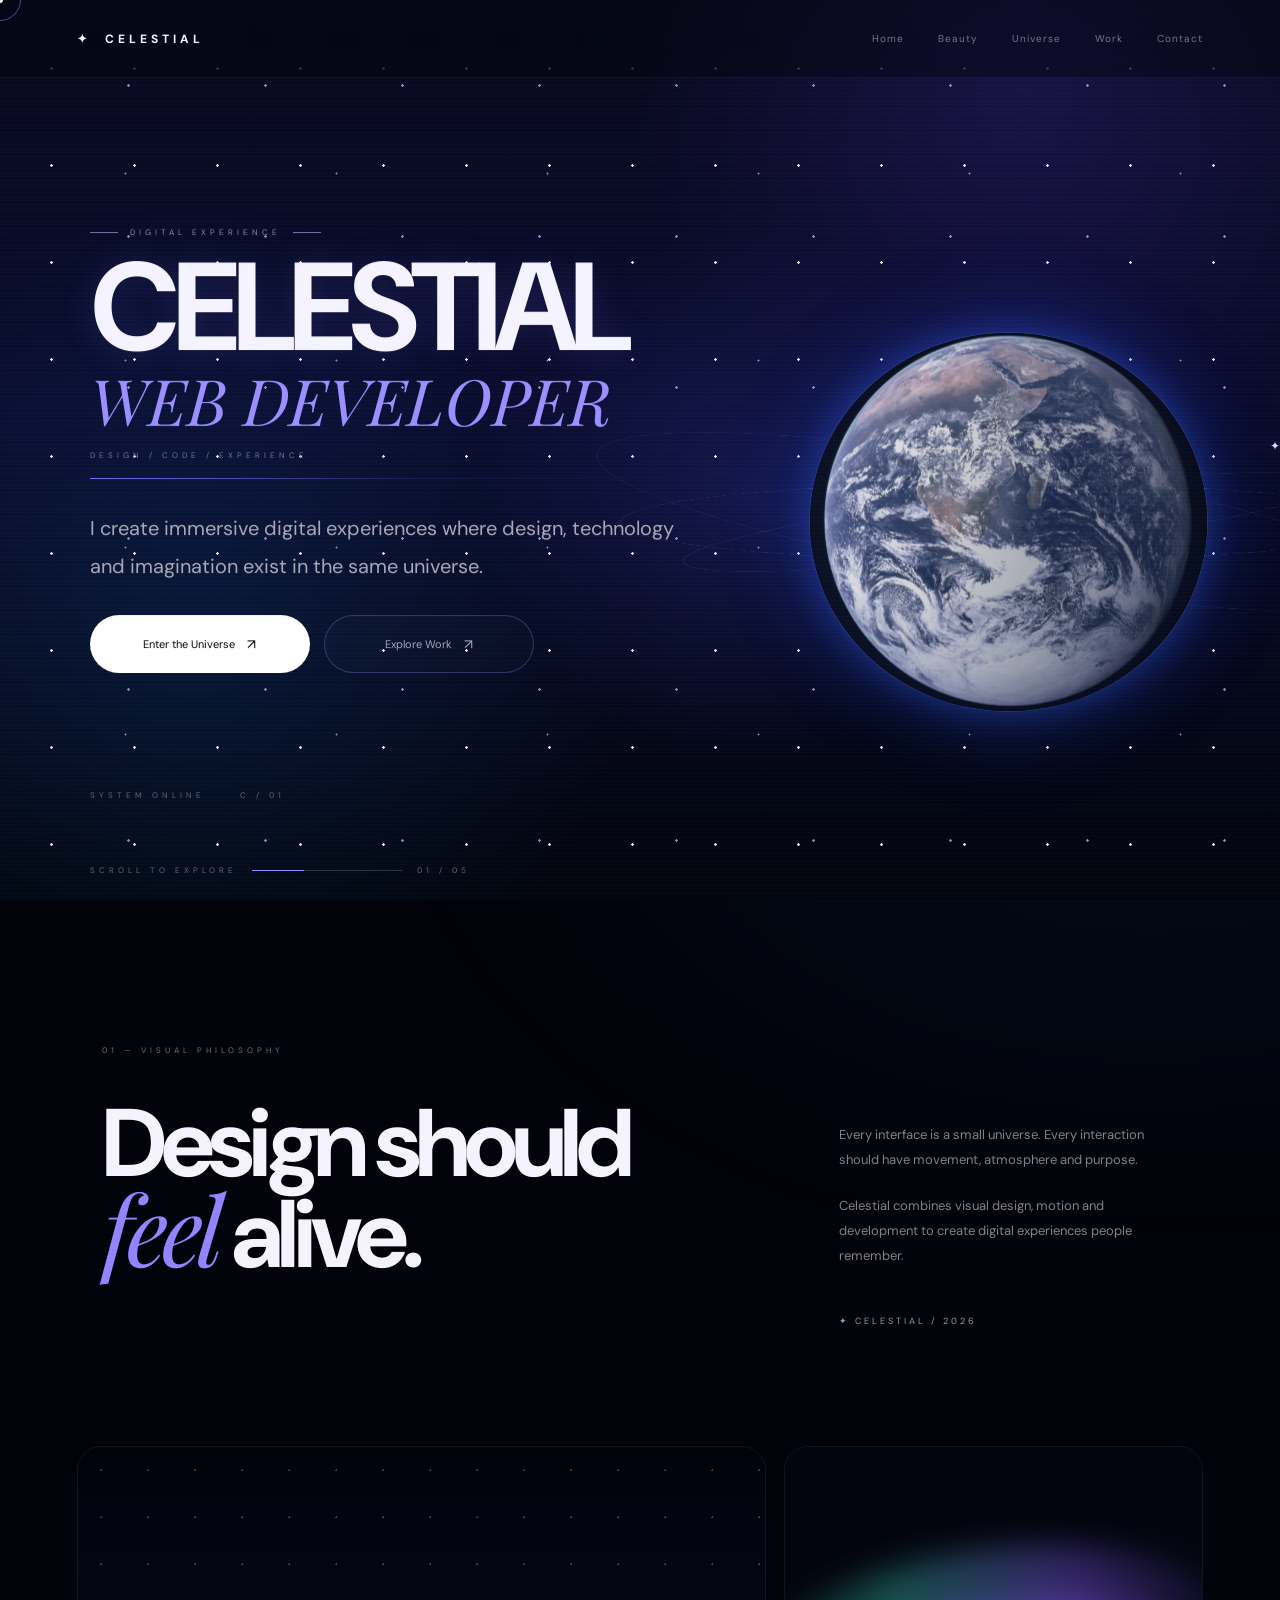
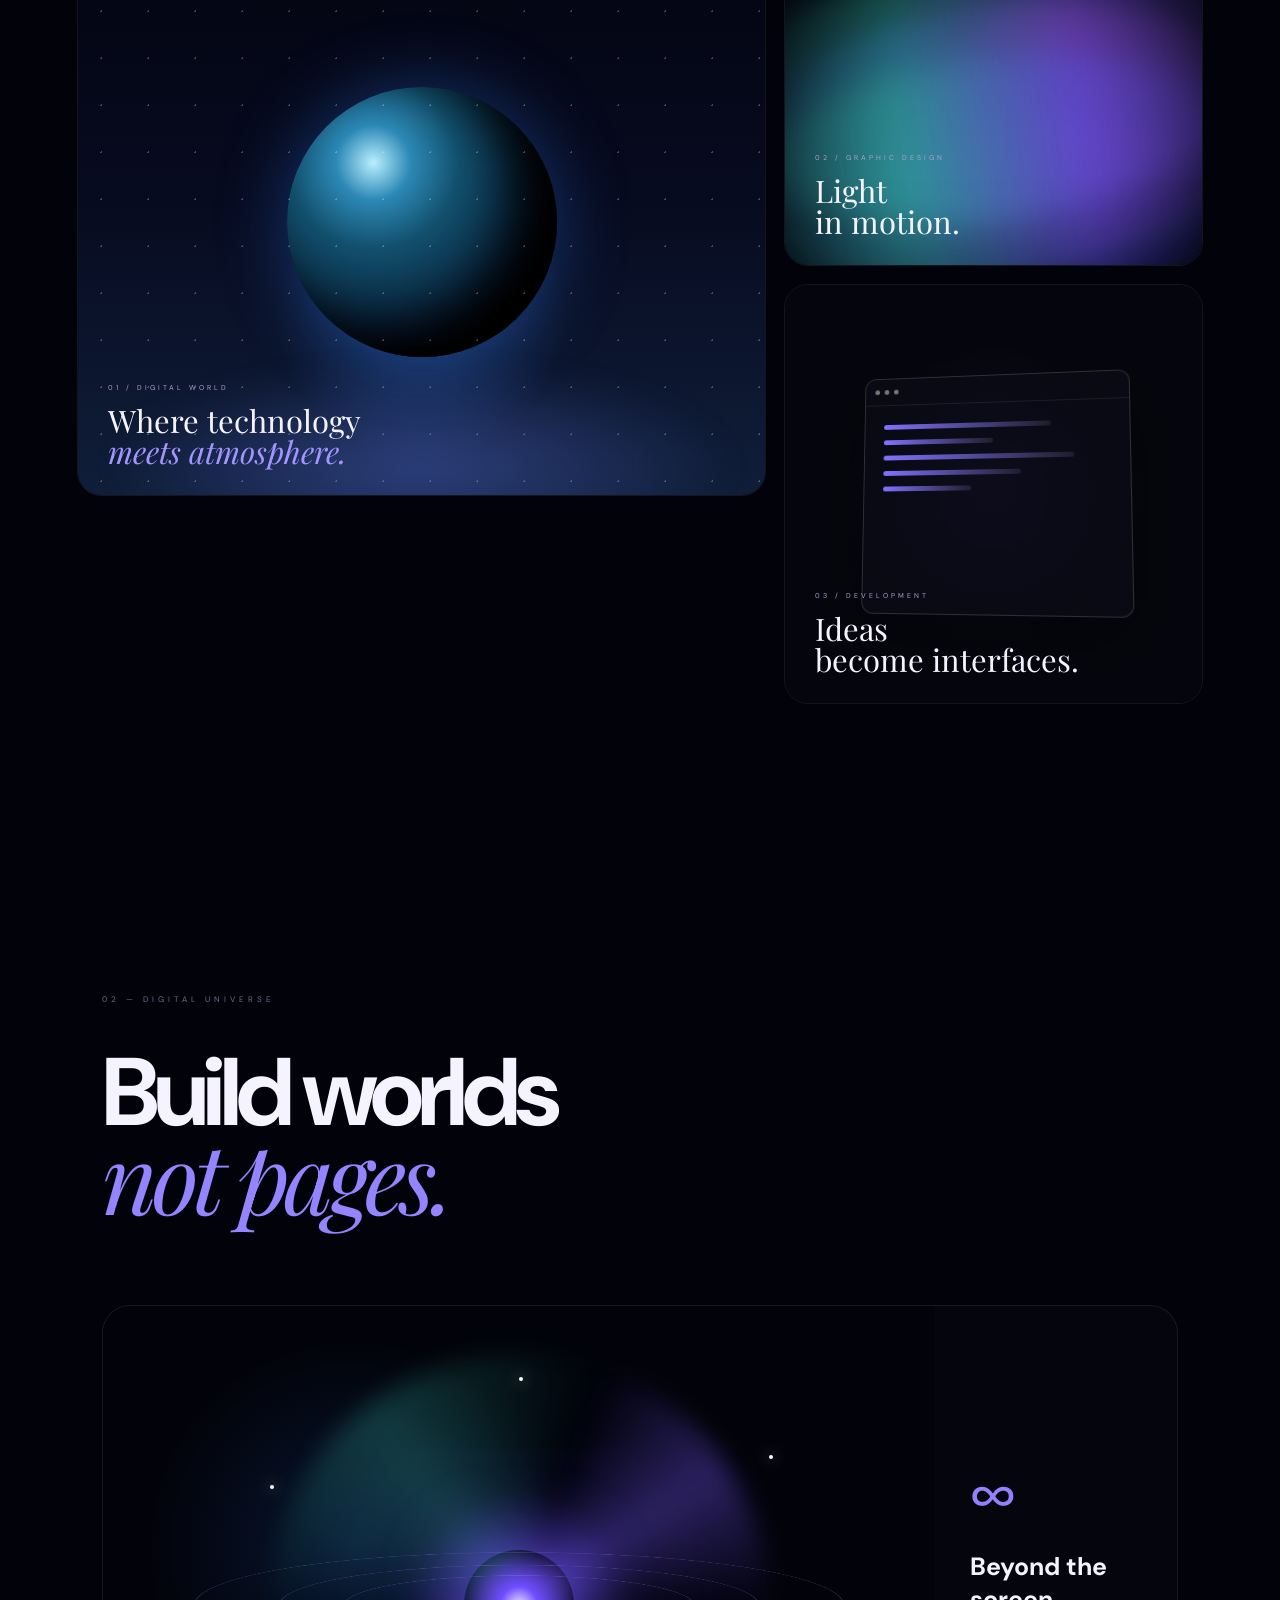
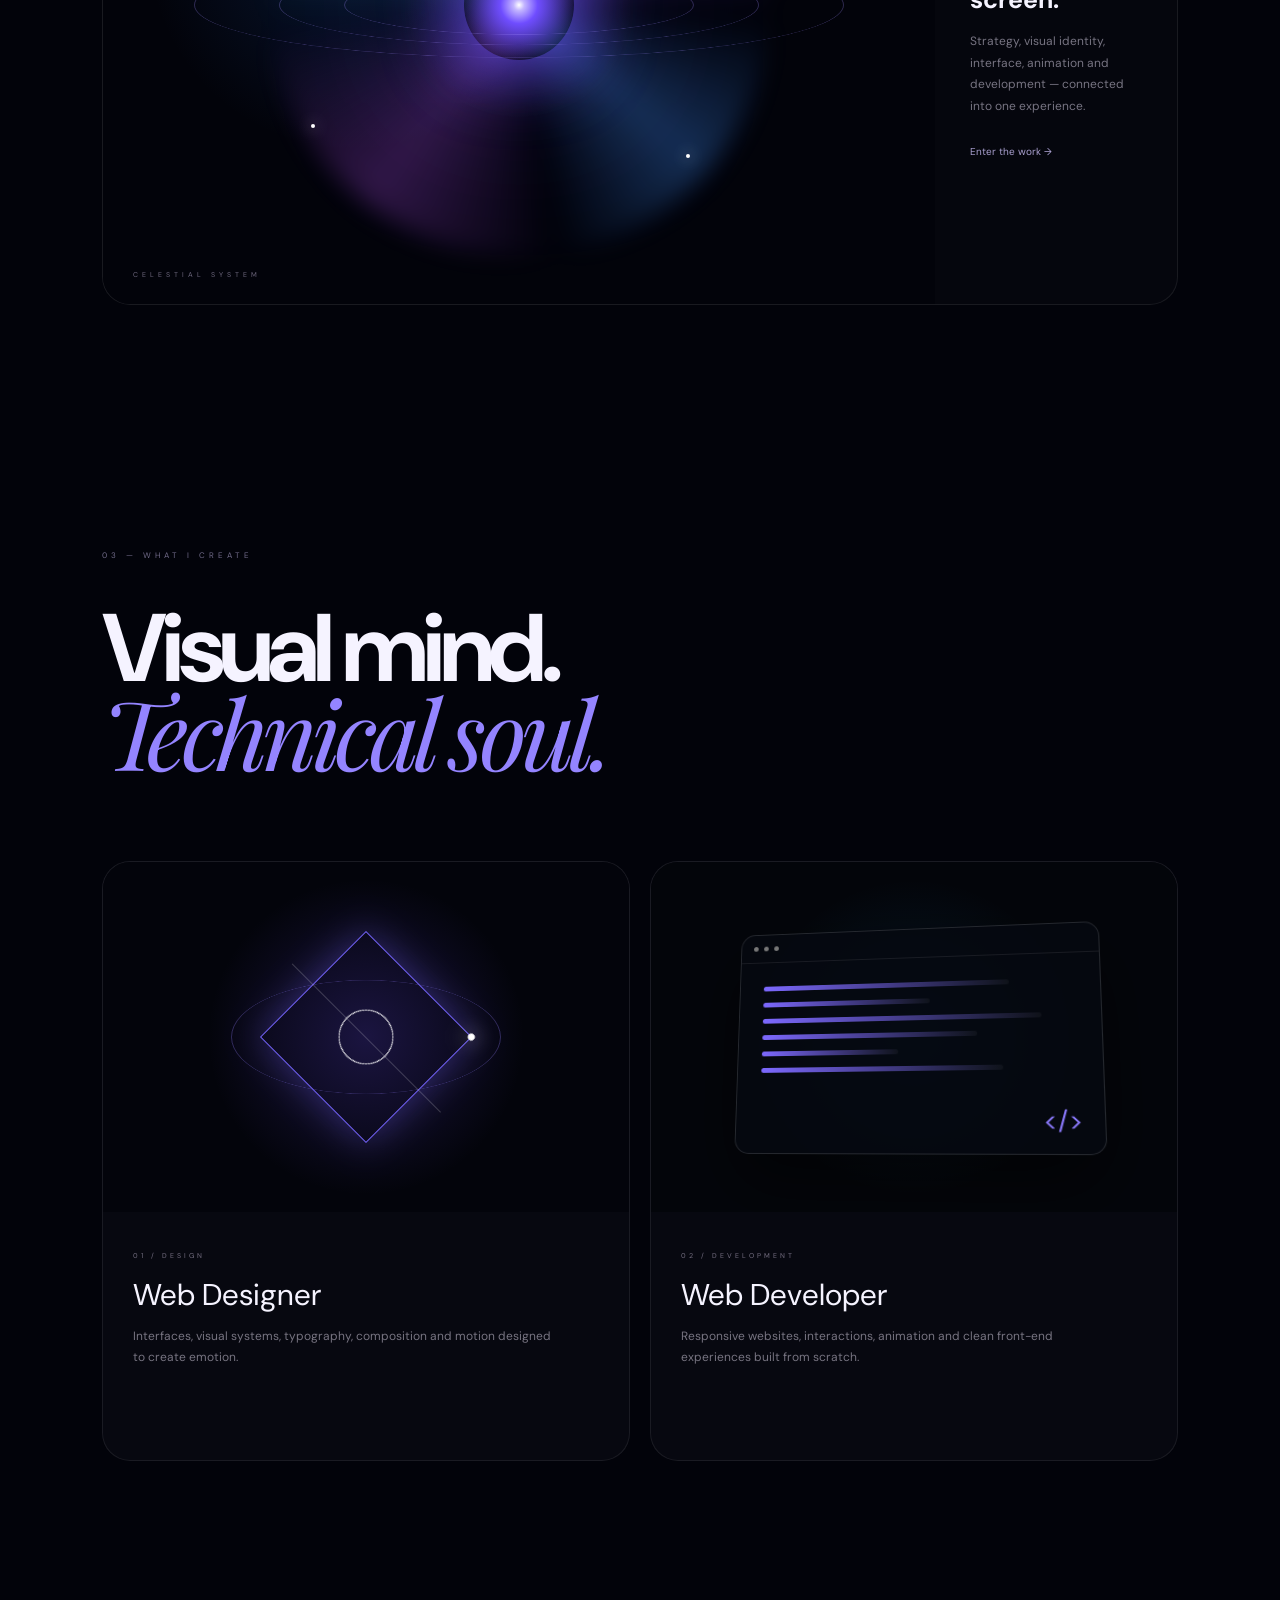
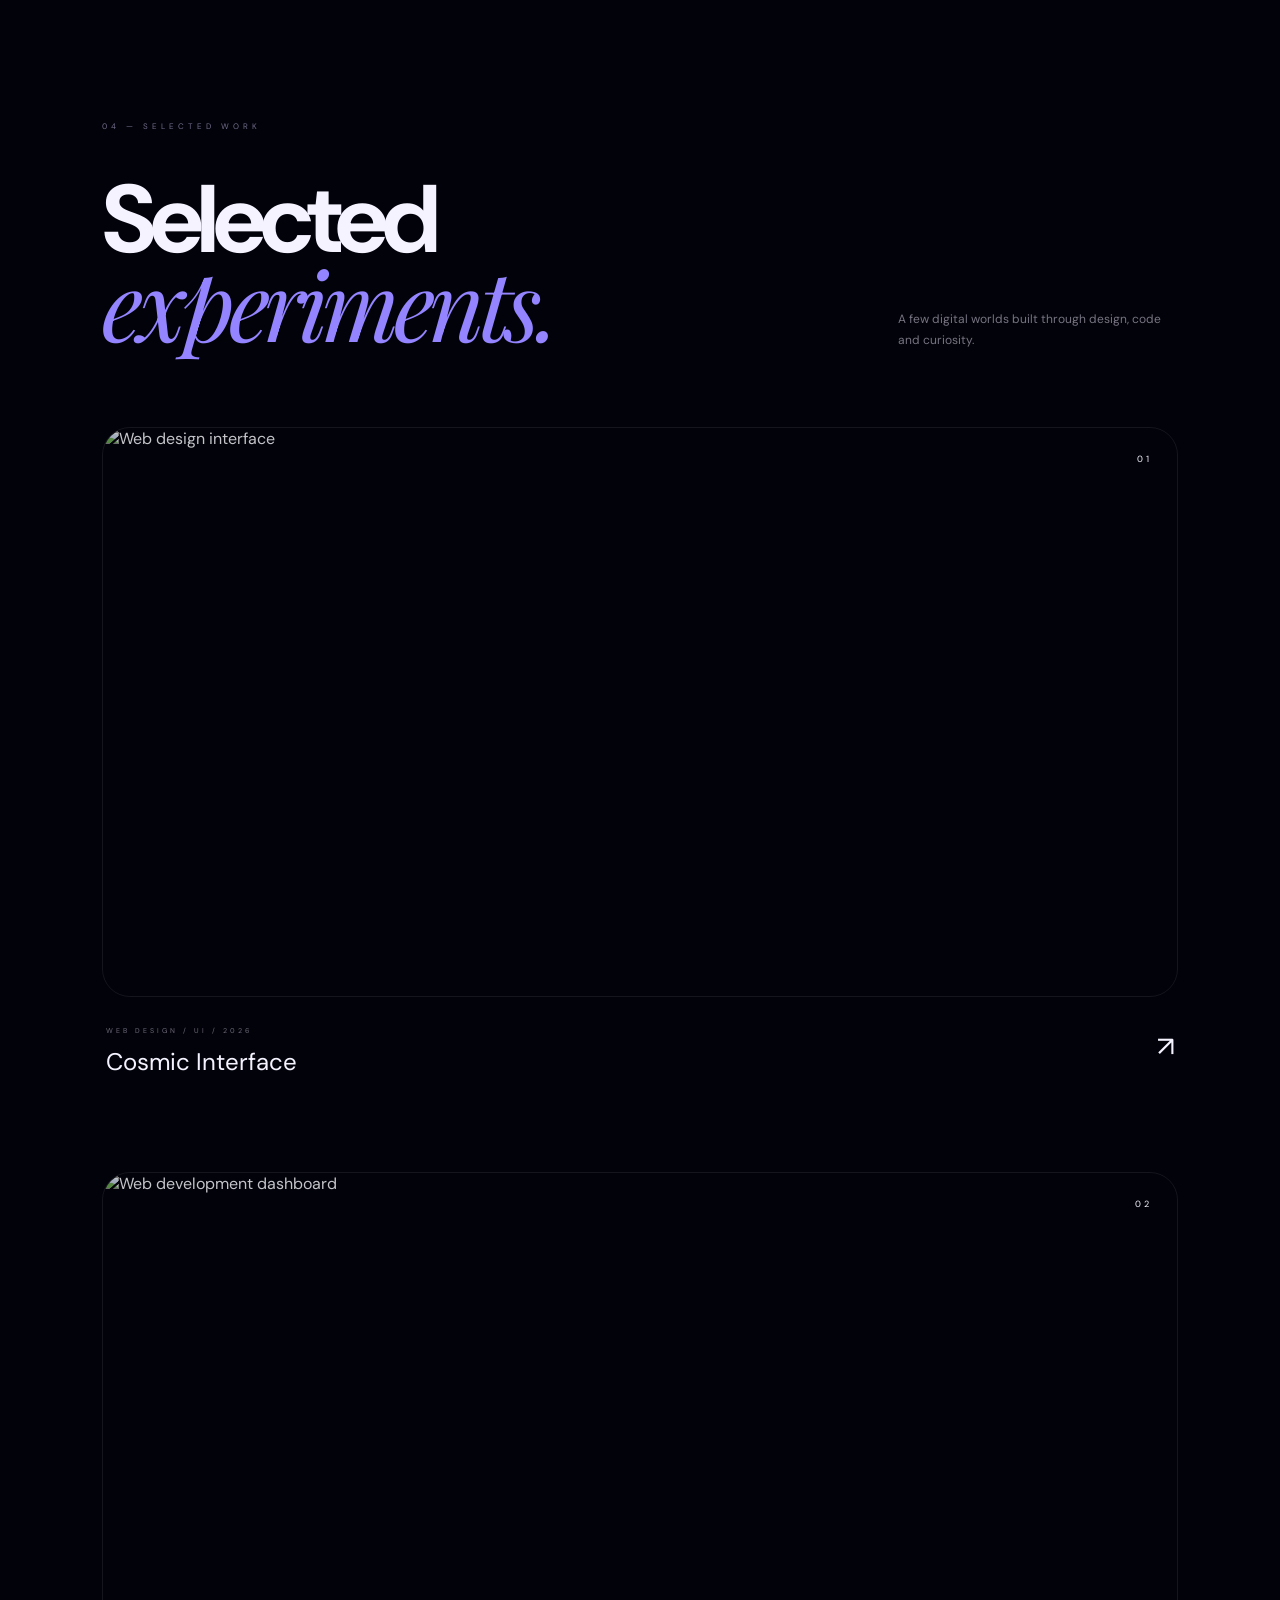
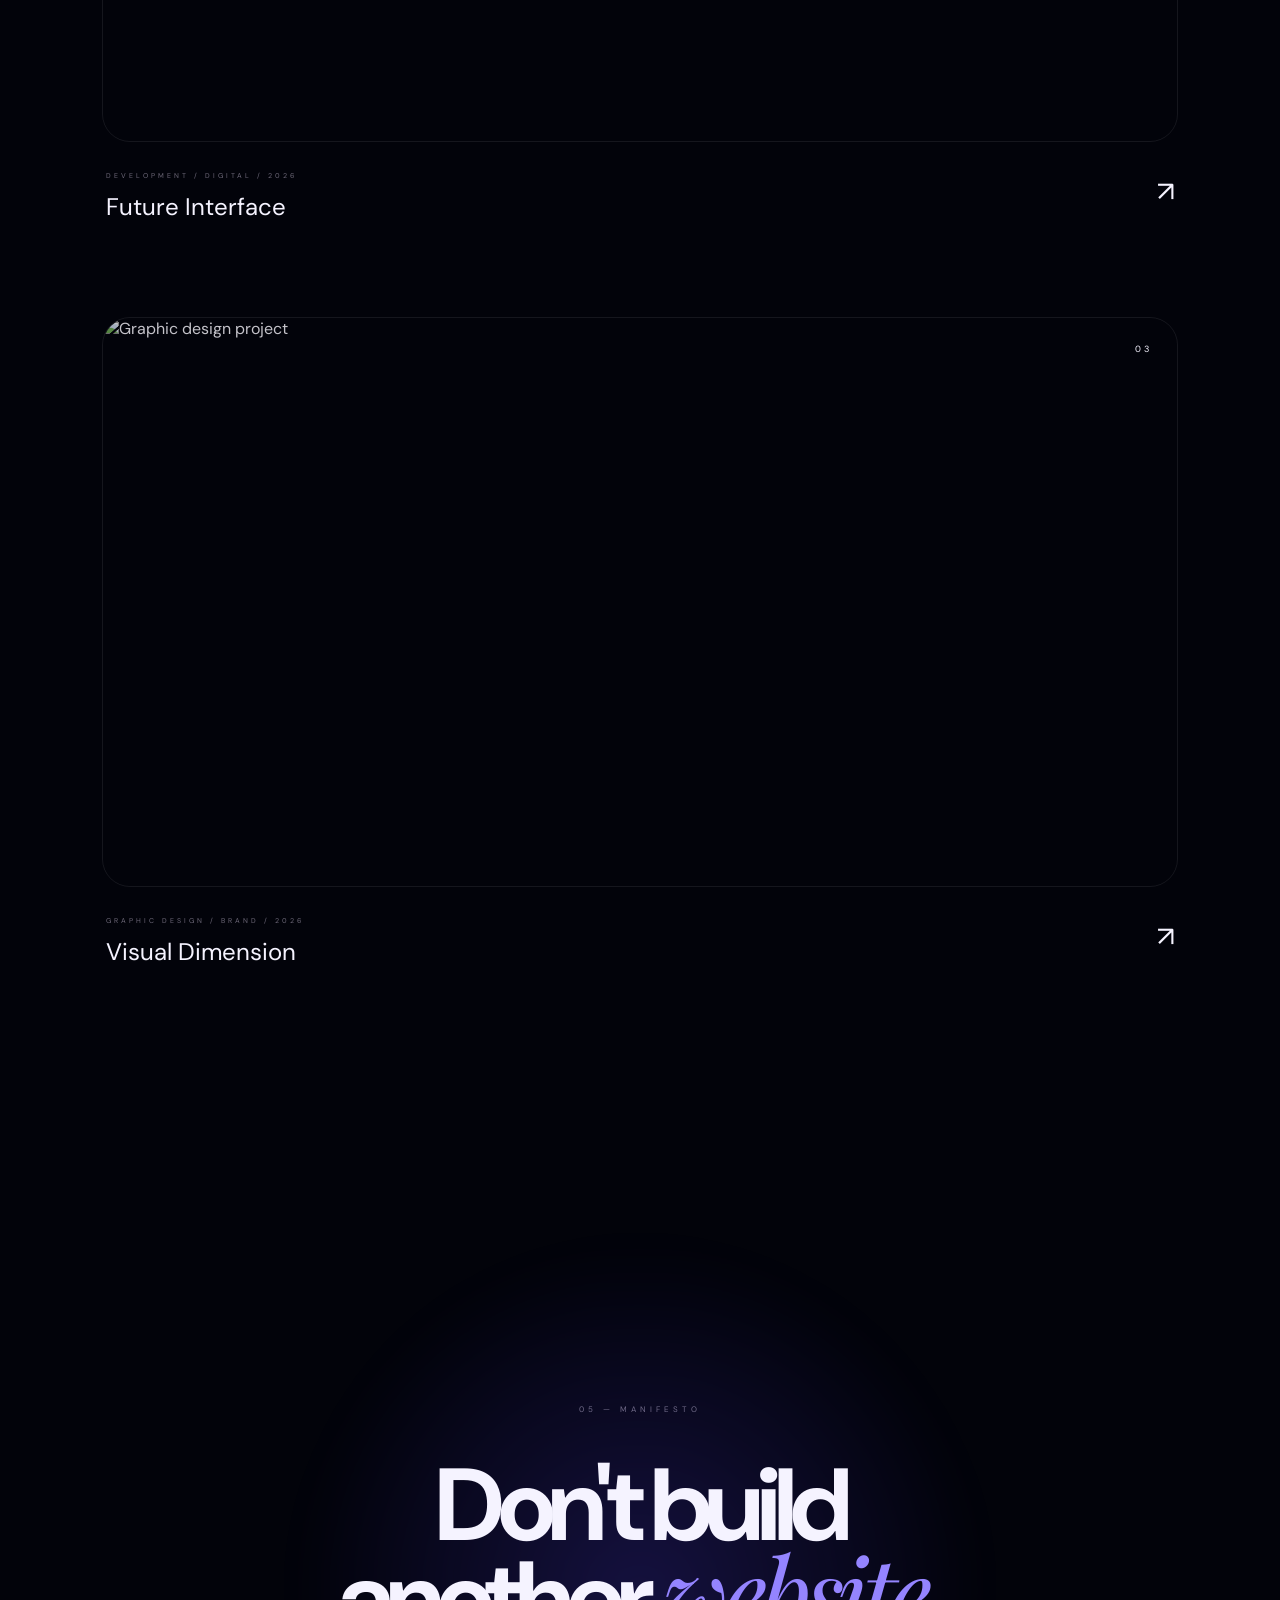
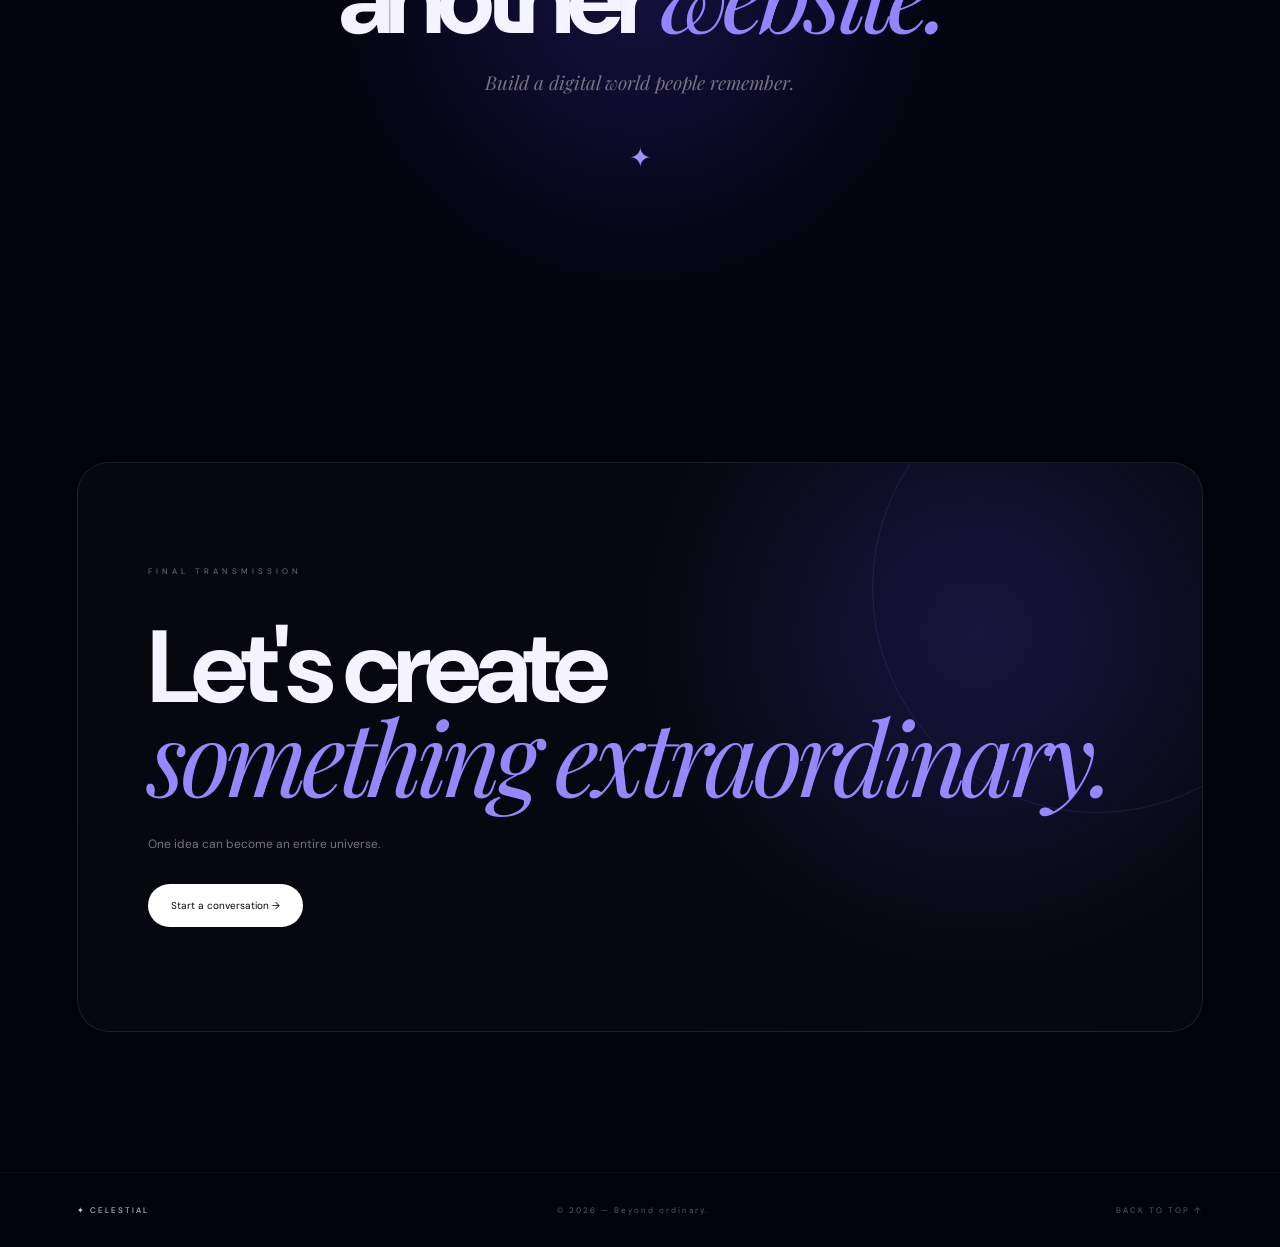
==== index.html @ ce3269a5 "Publish Celestial website" ====
<!DOCTYPE html>
<html lang="en">
<head>
<meta charset="UTF-8">
<meta name="viewport" content="width=device-width, initial-scale=1.0">
<meta name="theme-color" content="#02030a">
<title>CELESTIAL — Web Designer × Web Developer</title>
<link rel="stylesheet" href="style.css">
</head>

<body>

<div id="loader">
  <div class="loader-orbit">
    <span></span>
  </div>
  <div class="loader-star">✦</div>
  <div class="loader-name">CELESTIAL</div>
  <div class="loader-sub">ENTERING DIGITAL SPACE</div>
  <div class="loader-progress"><i></i></div>
</div>

<div id="stars"></div>
<div id="aurora"></div>

<div class="cursor"></div>
<div class="cursor-ring"></div>

<nav class="nav">
  <a href="#home" class="brand">
    <b>✦</b> CELESTIAL
  </a>

  <div class="nav-links">
    <a href="#home">Home</a>
    <a href="#beauty">Beauty</a>
    <a href="#universe">Universe</a>
    <a href="#projects">Work</a>
    <a href="#contact">Contact</a>
  </div>

  <button id="menu">☰</button>
</nav>


<main>

<!-- ================= HERO ================= -->

<section class="hero" id="home">

  <div class="hero-space"></div>
  <div class="hero-grid"></div>
  <div class="hero-stars"></div>

  <div class="hero-top">

    <div class="hero-kicker">
      <span class="kicker-line"></span>
      DIGITAL EXPERIENCE
      <span class="kicker-line"></span>
    </div>

    <h1 class="hero-title">
      <span class="hero-celestial">CELESTIAL</span>
      <span class="hero-role">WEB DEVELOPER</span>
    </h1>

    <div class="hero-meta">
      DESIGN / CODE / EXPERIENCE
    </div>

    <div class="hero-divider"></div>

    <p class="hero-description">
      I create immersive digital experiences where
      design, technology and imagination exist in the
      same universe.
    </p>

    <div class="hero-actions">

      <a href="#beauty" class="hero-btn hero-primary">
        <span>Enter the Universe</span>
        <b>↗</b>
      </a>

      <a href="#projects" class="hero-btn hero-secondary">
        <span>Explore Work</span>
        <b>↗</b>
      </a>

    </div>

  </div>

  <div class="earth-system">

    <div class="earth-aura"></div>

    <div class="earth-orbit orbit-one"></div>
    <div class="earth-orbit orbit-two"></div>
    <div class="earth-orbit orbit-three"></div>

    <div class="earth">

      <div class="earth-glow"></div>

      <img
        src="images/earth.jpg"
        alt="Earth"
        class="earth-image"
      >

      <div class="earth-shade"></div>

    </div>

    <div class="earth-satellite">
      ✦
    </div>

  </div>

  <div class="hero-origin">
    <span>SYSTEM ONLINE</span>
    <span>C / 01</span>
  </div>

  <div class="hero-bottom">

    <span>SCROLL TO EXPLORE</span>

    <div class="hero-scroll-line">
      <i></i>
    </div>

    <span>01 / 05</span>

  </div>

</section>



<!-- ================= INTRO ================= -->

<section class="intro" id="beauty">

  <div class="section-label">01 — VISUAL PHILOSOPHY</div>

  <div class="intro-grid">

    <div class="reveal">
      <h2>
        Design should<br>
        <em>feel</em> alive.
      </h2>
    </div>

    <div class="intro-copy reveal">
      <p>
        Every interface is a small universe.
        Every interaction should have movement,
        atmosphere and purpose.
      </p>

      <p>
        Celestial combines visual design,
        motion and development to create
        digital experiences people remember.
      </p>

      <div class="signature">✦ CELESTIAL / 2026</div>
    </div>

  </div>

</section>


<!-- ================= VISUAL FIELD ================= -->

<section class="visual-field">

  <div class="visual-card visual-main reveal">
    <div class="visual-image earth-scene">
      <div class="planet-mini"></div>
      <div class="stars-mini"></div>
      <div class="horizon"></div>
    </div>

    <div class="visual-caption">
      <small>01 / DIGITAL WORLD</small>
      <h3>Where technology<br><em>meets atmosphere.</em></h3>
    </div>
  </div>

  <div class="visual-card reveal">
    <div class="visual-image aurora-scene">
      <div class="aurora-wave one"></div>
      <div class="aurora-wave two"></div>
      <div class="aurora-wave three"></div>
    </div>

    <div class="visual-caption">
      <small>02 / GRAPHIC DESIGN</small>
      <h3>Light<br>in motion.</h3>
    </div>
  </div>

  <div class="visual-card reveal">
    <div class="visual-image interface-scene">
      <div class="fake-window">
        <div class="window-top">
          <i></i><i></i><i></i>
        </div>
        <div class="fake-code">
          <span></span>
          <span></span>
          <span></span>
          <span></span>
          <span></span>
        </div>
      </div>
    </div>

    <div class="visual-caption">
      <small>03 / DEVELOPMENT</small>
      <h3>Ideas<br>become interfaces.</h3>
    </div>
  </div>

</section>


<!-- ================= UNIVERSE ================= -->

<section class="universe" id="universe">

  <div class="section-label">02 — DIGITAL UNIVERSE</div>

  <div class="universe-heading reveal">
    <h2>
      Build worlds<br>
      <span>not pages.</span>
    </h2>
  </div>

  <div class="cosmic-stage reveal">

    <div class="cosmic-visual">

      <div class="galaxy"></div>
      <div class="galaxy-core"></div>

      <div class="galaxy-orbit orbit-a"></div>
      <div class="galaxy-orbit orbit-b"></div>
      <div class="galaxy-orbit orbit-c"></div>

      <div class="cosmic-particle p1"></div>
      <div class="cosmic-particle p2"></div>
      <div class="cosmic-particle p3"></div>
      <div class="cosmic-particle p4"></div>
      <div class="cosmic-particle p5"></div>

      <div class="cosmic-tag">CELESTIAL SYSTEM</div>

    </div>

    <div class="cosmic-info">

      <div class="infinity">∞</div>

      <h3>Beyond the screen.</h3>

      <p>
        Strategy, visual identity, interface,
        animation and development — connected
        into one experience.
      </p>

      <a href="#projects">Enter the work →</a>

    </div>

  </div>

</section>


<!-- ================= DESIGN × DEVELOPMENT ================= -->

<section class="skills">

  <div class="section-label">03 — WHAT I CREATE</div>

  <div class="skills-title reveal">
    <h2>
      Visual mind.<br>
      <span>Technical soul.</span>
    </h2>
  </div>

  <div class="skill-grid">

    <article class="skill-card designer reveal">

      <div class="skill-art">

        <div class="design-orbit"></div>

        <div class="design-frame">
          <div class="design-circle"></div>
          <div class="design-line"></div>
          <div class="design-dot"></div>
        </div>

      </div>

      <div class="skill-content">
        <small>01 / DESIGN</small>
        <h3>Web Designer</h3>
        <p>
          Interfaces, visual systems,
          typography, composition and
          motion designed to create emotion.
        </p>
      </div>

    </article>


    <article class="skill-card developer reveal">

      <div class="skill-art">

        <div class="code-screen">

          <div class="code-top">
            <i></i><i></i><i></i>
          </div>

          <div class="code-lines">
            <span></span>
            <span></span>
            <span></span>
            <span></span>
            <span></span>
            <span></span>
          </div>

          <div class="code-symbol">&lt;/&gt;</div>

        </div>

      </div>

      <div class="skill-content">
        <small>02 / DEVELOPMENT</small>
        <h3>Web Developer</h3>
        <p>
          Responsive websites, interactions,
          animation and clean front-end
          experiences built from scratch.
        </p>
      </div>

    </article>

  </div>

</section>


<!-- ================= WORK ================= -->

<section class="projects" id="projects">

  <div class="section-label">04 — SELECTED WORK</div>

  <div class="projects-head reveal">

    <h2>
      Selected<br>
      <span>experiments.</span>
    </h2>

    <p>
      A few digital worlds built through
      design, code and curiosity.
    </p>

  </div>


  <div class="project-list">

    <article class="project reveal">

      <div class="project-image">
        <img
          src="https://images.unsplash.com/photo-1558655146-9f40138edfeb?auto=format&fit=crop&w=1800&q=90"
          alt="Web design interface"
        >
        <div class="project-shine"></div>
        <div class="project-number">01</div>
      </div>

      <div class="project-details">
        <div>
          <small>WEB DESIGN / UI / 2026</small>
          <h3>Cosmic Interface</h3>
        </div>
        <span>↗</span>
      </div>

    </article>


    <article class="project reveal">

      <div class="project-image">
        <img
          src="https://images.unsplash.com/photo-1460925895917-afdab827c52f?auto=format&fit=crop&w=1800&q=90"
          alt="Web development dashboard"
        >
        <div class="project-shine"></div>
        <div class="project-number">02</div>
      </div>

      <div class="project-details">
        <div>
          <small>DEVELOPMENT / DIGITAL / 2026</small>
          <h3>Future Interface</h3>
        </div>
        <span>↗</span>
      </div>

    </article>


    <article class="project reveal">

      <div class="project-image">
        <img
          src="https://images.unsplash.com/photo-1558655146-d09347e92766?auto=format&fit=crop&w=1800&q=90"
          alt="Graphic design project"
        >
        <div class="project-shine"></div>
        <div class="project-number">03</div>
      </div>

      <div class="project-details">
        <div>
          <small>GRAPHIC DESIGN / BRAND / 2026</small>
          <h3>Visual Dimension</h3>
        </div>
        <span>↗</span>
      </div>

    </article>

  </div>

</section>


<!-- ================= MANIFESTO ================= -->

<section class="manifesto">

  <div class="manifesto-stars"></div>

  <div class="manifesto-content reveal">

    <div class="section-label">05 — MANIFESTO</div>

    <h2>
      Don't build<br>
      another <em>website.</em>
    </h2>

    <p>
      Build a digital world people remember.
    </p>

    <div class="manifesto-star">✦</div>

  </div>

</section>


<!-- ================= CONTACT ================= -->

<section class="contact" id="contact">

  <div class="contact-card reveal">

    <div class="contact-orbit"></div>

    <div class="section-label">FINAL TRANSMISSION</div>

    <h2>
      Let's create<br>
      <span>something extraordinary.</span>
    </h2>

    <p>
      One idea can become an entire universe.
    </p>

    <a
      href="mailto:harshitweb88@gmail.com"
      class="contact-btn"
    >
      Start a conversation →
    </a>

  </div>

</section>

</main>


<footer>

  <div class="footer-brand">✦ CELESTIAL</div>

  <div>
    © <span id="year"></span>
    — Beyond ordinary.
  </div>

  <a href="#home">BACK TO TOP ↑</a>

</footer>


<script src="script.js"></script>

</body>
</html>
---- style.css ----
@import url('https://fonts.googleapis.com/css2?family=DM+Sans:wght@300;400;500;600;700&family=Playfair+Display:ital,wght@0,400;0,500;1,400&display=swap');

*{
margin:0;
padding:0;
box-sizing:border-box;
}

html{
scroll-behavior:smooth;
}

body{
background:#02030a;
color:#f5f3ff;
font-family:'DM Sans',sans-serif;
overflow-x:hidden;
}

body:before{
content:"";
position:fixed;
inset:0;
pointer-events:none;
z-index:100;
opacity:.035;
background:repeating-linear-gradient(
0deg,
transparent 0px,
transparent 3px,
#fff 4px
);
}

a{
color:inherit;
text-decoration:none;
}

img{
display:block;
width:100%;
height:100%;
object-fit:cover;
}

button{
font-family:inherit;
}

/* LOADER */

#loader{
position:fixed;
inset:0;
background:#02030a;
z-index:9999;
display:flex;
align-items:center;
justify-content:center;
flex-direction:column;
transition:1.2s cubic-bezier(.7,0,.2,1);
}

#loader.hide{
opacity:0;
visibility:hidden;
transform:scale(1.08);
}

.loader-orbit{
position:absolute;
width:260px;
height:260px;
border:1px solid rgba(145,120,255,.18);
border-radius:50%;
animation:loaderOrbit 4s linear infinite;
}

.loader-orbit:before,
.loader-orbit:after{
content:"";
position:absolute;
border-radius:50%;
background:white;
box-shadow:0 0 25px white;
}

.loader-orbit:before{
width:5px;
height:5px;
top:25px;
left:45px;
}

.loader-orbit:after{
width:3px;
height:3px;
bottom:45px;
right:20px;
}

.loader-star{
font-size:42px;
position:relative;
z-index:2;
animation:starPulse 1.5s infinite;
}

.loader-name{
margin-top:20px;
font-size:13px;
font-weight:700;
letter-spacing:10px;
position:relative;
z-index:2;
}

.loader-sub{
margin-top:14px;
font-size:7px;
letter-spacing:4px;
color:#716d82;
}

.loader-progress{
margin-top:30px;
width:180px;
height:1px;
background:#171824;
overflow:hidden;
}

.loader-progress i{
display:block;
height:100%;
width:0;
background:white;
animation:loading 2.1s ease forwards;
}

@keyframes loading{
to{width:100%}
}

@keyframes loaderOrbit{
to{transform:rotate(360deg)}
}

@keyframes starPulse{
50%{
transform:scale(1.5) rotate(180deg);
filter:drop-shadow(0 0 25px #8d7bff);
}
}

/* STARS */

#stars{
position:fixed;
inset:0;
z-index:-10;
pointer-events:none;
}

.star{
position:absolute;
width:2px;
height:2px;
background:white;
border-radius:50%;
animation:twinkle 4s infinite ease-in-out;
}

@keyframes twinkle{
0%,100%{opacity:.08}
50%{opacity:.9}
}

/* AURORA BACKGROUND */

#aurora{
position:fixed;
inset:-30%;
z-index:-9;
pointer-events:none;
background:
radial-gradient(
ellipse at 30% 20%,
rgba(73,45,180,.15),
transparent 35%
),
radial-gradient(
ellipse at 75% 70%,
rgba(20,100,170,.10),
transparent 35%
);
filter:blur(50px);
animation:auroraMove 16s ease-in-out infinite alternate;
}

@keyframes auroraMove{
to{
transform:translate(5%, -4%) scale(1.1);
}
}

/* CURSOR */

.cursor{
position:fixed;
width:6px;
height:6px;
background:white;
border-radius:50%;
pointer-events:none;
z-index:300;
transform:translate(-50%,-50%);
}

.cursor-ring{
position:fixed;
width:42px;
height:42px;
border:1px solid rgba(157,135,255,.5);
border-radius:50%;
pointer-events:none;
z-index:299;
transform:translate(-50%,-50%);
transition:
width .3s,
height .3s,
border-color .3s;
}

/* NAV */

.nav{
position:fixed;
top:0;
left:0;
width:100%;
height:78px;
padding:0 6%;
display:flex;
align-items:center;
justify-content:space-between;
z-index:200;
background:rgba(2,3,10,.38);
backdrop-filter:blur(20px);
border-bottom:1px solid rgba(255,255,255,.055);
}

.brand{
font-size:12px;
font-weight:700;
letter-spacing:4px;
}

.brand b{
margin-right:7px;
}

.nav-links{
display:flex;
gap:34px;
}

.nav-links a{
font-size:10px;
letter-spacing:1px;
color:#777481;
transition:.3s;
}

.nav-links a:hover{
color:white;
}

#menu{
display:none;
background:none;
border:0;
color:white;
font-size:24px;
}

/* HERO */

.hero{
height:100vh;
min-height:760px;
position:relative;
overflow:hidden;
display:flex;
align-items:center;
padding:90px 7% 70px;
}

.hero-noise{
position:absolute;
inset:0;
background:
radial-gradient(
circle at 50% 45%,
rgba(82,63,200,.08),
transparent 45%
);
}

.hero-light{
position:absolute;
width:700px;
height:700px;
right:-240px;
top:10%;
border-radius:50%;
background:radial-gradient(
circle,
rgba(91,68,255,.20),
transparent 68%
);
filter:blur(25px);
}

.hero-content{
position:relative;
z-index:10;
max-width:900px;
}

.cosmic-entry{
display:flex;
align-items:center;
gap:12px;
font-size:7px;
letter-spacing:4px;
color:#79758b;
margin-bottom:20px;
animation:entryDown 1s .4s both;
}

.entry-line{
width:28px;
height:1px;
background:#5e5a6d;
}

.celestial-reveal{
position:relative;
display:inline-block;
animation:celestialIn 1.5s .7s cubic-bezier(.15,.85,.2,1) both;
}

.celestial-reveal:after{
content:"";
position:absolute;
left:-10%;
right:-10%;
top:50%;
height:2px;
background:white;
box-shadow:
0 0 20px white,
0 0 70px #8b73ff;
transform:scaleX(0);
animation:lightSweep 1.3s 1.45s cubic-bezier(.7,0,.2,1) forwards;
}

.c-glow{
position:absolute;
left:-45px;
top:10px;
font-size:22px;
color:#9a85ff;
filter:drop-shadow(0 0 20px #7860ff);
animation:starEntry 1s 1.4s both;
}

.celestial-reveal h1{
font-size:clamp(65px,12vw,155px);
line-height:.78;
letter-spacing:-9px;
font-weight:700;
background:linear-gradient(
110deg,
#fff 15%,
#bcb1ff 42%,
#7562ff 65%,
#fff 85%
);
background-size:250%;
-webkit-background-clip:text;
color:transparent;
animation:
textShine 6s 2s linear infinite;
}

@keyframes celestialIn{
0%{
opacity:0;
transform:
translateY(100px)
scale(.65)
rotateX(50deg);
filter:blur(25px);
}
60%{
opacity:1;
filter:blur(0);
}
100%{
transform:
translateY(0)
scale(1)
rotateX(0);
}
}

@keyframes lightSweep{
to{transform:scaleX(1)}
}

@keyframes starEntry{
from{
opacity:0;
transform:scale(0) rotate(-180deg);
}
to{
opacity:1;
transform:scale(1) rotate(0);
}
}

@keyframes textShine{
to{background-position:250%}
}

@keyframes entryDown{
from{
opacity:0;
transform:translateY(-20px);
}
to{
opacity:1;
transform:none;
}
}

/* ROLES */

.role-reveal{
margin-top:24px;
width:min(650px,90vw);
}

.role-line{
height:55px;
display:flex;
align-items:center;
gap:18px;
border-top:1px solid rgba(255,255,255,.12);
animation:roleIn 1s 1.8s cubic-bezier(.2,.8,.2,1) both;
}

.role-line.second{
animation-delay:2s;
border-bottom:1px solid rgba(255,255,255,.12);
}

.role-number{
font-size:8px;
letter-spacing:2px;
color:#696576;
}

.role-word{
font-size:clamp(18px,3vw,32px);
letter-spacing:3px;
font-weight:500;
}

@keyframes roleIn{
from{
opacity:0;
transform:translateX(-80px);
filter:blur(10px);
}
to{
opacity:1;
transform:none;
filter:none;
}
}

.hero-description{
max-width:470px;
margin-top:27px;
font-size:13px;
line-height:1.8;
color:#817d8e;
animation:fadeUp 1s 2.35s both;
}

.hero-buttons{
display:flex;
gap:12px;
margin-top:25px;
animation:fadeUp 1s 2.55s both;
}

@keyframes fadeUp{
from{
opacity:0;
transform:translateY(25px);
}
to{
opacity:1;
transform:none;
}
}

.btn{
padding:14px 22px;
border-radius:100px;
font-size:10px;
transition:.35s;
}

.primary{
background:white;
color:#05050a;
}

.secondary{
border:1px solid rgba(255,255,255,.14);
color:#a09baa;
}

.primary:hover,
.secondary:hover{
transform:translateY(-4px);
}

/* EARTH */

.earth-system{
position:absolute;
right:3%;
top:54%;
width:min(47vw,590px);
height:min(47vw,590px);
transform:translateY(-50%);
}

.earth{
position:absolute;
inset:19%;
border-radius:50%;
overflow:hidden;
background:
radial-gradient(
circle at 35% 27%,
#b7e8ff 0%,
#2584b5 12%,
#0c4066 33%,
#071a37 57%,
#02040c 78%
);
box-shadow:
0 0 35px rgba(50,150,255,.4),
0 0 120px rgba(65,75,255,.18),
inset -55px -25px 70px #000;
animation:earthFloat 7s ease-in-out infinite;
}

.earth:before{
content:"";
position:absolute;
inset:-10%;
background:
radial-gradient(
ellipse at 30% 42%,
rgba(79,160,90,.85) 0 7%,
transparent 8%
),
radial-gradient(
ellipse at 65% 35%,
rgba(87,150,85,.75) 0 8%,
transparent 9%
),
radial-gradient(
ellipse at 55% 68%,
rgba(55,135,70,.8) 0 7%,
transparent 8%
),
radial-gradient(
ellipse at 25% 65%,
rgba(100,170,90,.65) 0 5%,
transparent 6%
);
filter:blur(4px);
animation:earthSurface 14s linear infinite;
}

.earth-clouds{
position:absolute;
inset:0;
background:
repeating-linear-gradient(
160deg,
transparent 0 32px,
rgba(255,255,255,.12) 34px 38px,
transparent 40px 75px
);
mix-blend-mode:screen;
filter:blur(5px);
animation:cloudMove 12s linear infinite;
}

.earth-light{
position:absolute;
inset:0;
background:
linear-gradient(
110deg,
rgba(255,255,255,.55),
transparent 23%,
transparent 55%,
rgba(0,0,0,.7) 78%
);
}

.earth-night{
position:absolute;
inset:0;
background:
radial-gradient(
circle at 74% 65%,
rgba(45,80,255,.18),
transparent 40%
);
mix-blend-mode:screen;
}

@keyframes earthFloat{
50%{transform:translateY(-17px)}
}

@keyframes earthSurface{
to{transform:rotate(360deg)}
}

@keyframes cloudMove{
to{transform:translateX(20px)}
}

.earth-glow{
position:absolute;
inset:8%;
border-radius:50%;
background:rgba(65,115,255,.17);
filter:blur(45px);
animation:glowPulse 4s infinite;
}

@keyframes glowPulse{
50%{transform:scale(1.08);opacity:.7}
}

.earth-ring{
position:absolute;
inset:4%;
border:1px solid rgba(119,150,255,.25);
border-radius:50%;
transform:rotateX(70deg) rotateZ(-20deg);
animation:ringRotate 18s linear infinite;
}

.ring-two{
inset:-2%;
border-color:rgba(255,255,255,.08);
transform:rotateX(70deg) rotateZ(45deg);
animation-duration:25s;
}

@keyframes ringRotate{
to{
transform:rotateX(70deg) rotateZ(380deg);
}
}

.earth-label{
position:absolute;
right:0;
bottom:16%;
display:flex;
flex-direction:column;
gap:5px;
font-size:7px;
letter-spacing:3px;
color:#666273;
}

.earth-label b{
color:#aaa5b8;
font-weight:400;
}

.orbit-big{
position:absolute;
width:900px;
height:900px;
right:-350px;
top:-150px;
border:1px solid rgba(121,103,255,.08);
border-radius:50%;
transform:rotate(25deg);
}

.orbit-small{
position:absolute;
width:500px;
height:500px;
right:70px;
top:30%;
border:1px solid rgba(255,255,255,.06);
border-radius:50%;
transform:rotate(-20deg);
}

/* HERO BOTTOM */

.hero-bottom{
position:absolute;
left:7%;
bottom:25px;
display:flex;
align-items:center;
gap:14px;
font-size:7px;
letter-spacing:3px;
color:#555261;
}

.hero-bottom i{
display:block;
width:65px;
height:1px;
background:#45424f;
}

/* SECTIONS */

.section-label{
font-size:8px;
letter-spacing:4px;
color:#716b89;
margin-bottom:48px;
}

.intro{
padding:145px 8% 80px;
}

.intro-grid{
display:grid;
grid-template-columns:1.3fr .7fr;
gap:10%;
}

.intro h2,
.universe-heading h2,
.skills-title h2,
.projects-head h2{
font-size:clamp(52px,7.5vw,105px);
line-height:.86;
letter-spacing:-6px;
}

.intro h2 em,
.universe-heading span,
.skills-title span,
.projects-head span{
font-family:'Playfair Display',serif;
font-style:italic;
color:#9484ff;
font-weight:400;
}

.intro-copy{
padding-top:20px;
color:#83808d;
font-size:13px;
line-height:1.9;
}

.intro-copy p+p{
margin-top:22px;
}

.signature{
margin-top:45px;
font-size:9px;
letter-spacing:3px;
color:#9d95b6;
}

/* VISUAL FIELD */

.visual-field{
padding:35px 6% 145px;
display:grid;
grid-template-columns:1.35fr .82fr;
gap:18px;
}

.visual-card{
position:relative;
height:420px;
border-radius:24px;
overflow:hidden;
border:1px solid rgba(255,255,255,.08);
}

.visual-main{
height:650px;
grid-row:span 2;
}

.visual-image{
position:absolute;
inset:0;
overflow:hidden;
}

.visual-caption{
position:absolute;
left:30px;
bottom:28px;
z-index:3;
}

.visual-caption small{
font-size:7px;
letter-spacing:3px;
color:#aaa1cf;
}

.visual-caption h3{
font-family:'Playfair Display',serif;
font-weight:400;
font-size:31px;
line-height:1;
margin-top:10px;
}

.visual-caption em{
color:#a295ff;
}

.earth-scene{
background:
radial-gradient(
circle at 50% 72%,
rgba(45,110,210,.35),
transparent 25%
),
linear-gradient(
180deg,
#02020b,
#070b20 55%,
#101e39
);
}

.planet-mini{
position:absolute;
width:270px;
height:270px;
border-radius:50%;
left:50%;
top:58%;
transform:translate(-50%,-50%);
background:
radial-gradient(
circle at 32% 28%,
#b9efff,
#2c88b5 14%,
#12506d 32%,
#071b34 65%,
#02030a 78%
);
box-shadow:
0 0 70px rgba(50,130,255,.35),
inset -40px -25px 50px #000;
}

.horizon{
position:absolute;
left:0;
right:0;
bottom:-80px;
height:220px;
background:radial-gradient(
ellipse,
rgba(100,130,255,.35),
transparent 65%
);
filter:blur(15px);
}

.stars-mini{
position:absolute;
inset:0;
background-image:
radial-gradient(#fff 1px,transparent 1px);
background-size:47px 47px;
opacity:.25;
}

.aurora-scene{
background:
radial-gradient(
ellipse at 30% 80%,
rgba(36,130,150,.35),
transparent 35%
),
radial-gradient(
ellipse at 70% 70%,
rgba(112,63,220,.32),
transparent 40%
),
#03050e;
}

.aurora-wave{
position:absolute;
width:130%;
height:65%;
left:-15%;
border-radius:50%;
filter:blur(16px);
opacity:.75;
transform:rotate(-8deg);
}

.aurora-wave.one{
top:25%;
background:
linear-gradient(
90deg,
transparent,
rgba(70,255,220,.4),
rgba(133,93,255,.5),
transparent
);
animation:auroraWave 8s infinite ease-in-out;
}

.aurora-wave.two{
top:38%;
background:
linear-gradient(
90deg,
transparent,
rgba(74,155,255,.35),
rgba(178,90,255,.4),
transparent
);
animation:auroraWave 11s 1s infinite ease-in-out reverse;
}

.aurora-wave.three{
top:50%;
background:
linear-gradient(
90deg,
transparent,
rgba(69,255,180,.25),
rgba(80,90,255,.4),
transparent
);
animation:auroraWave 14s 2s infinite ease-in-out;
}

@keyframes auroraWave{
50%{
transform:
rotate(-4deg)
translateX(8%)
scaleY(1.15);
}
}

.interface-scene{
background:
radial-gradient(
circle at 50% 50%,
rgba(92,70,255,.18),
transparent 50%
),
#05060d;
display:flex;
align-items:center;
justify-content:center;
}

.fake-window{
width:65%;
height:58%;
border:1px solid rgba(255,255,255,.15);
border-radius:12px;
background:rgba(10,10,20,.8);
box-shadow:0 20px 70px rgba(0,0,0,.6);
transform:perspective(600px) rotateX(5deg) rotateY(-8deg);
animation:windowFloat 5s infinite ease-in-out;
}

.window-top{
height:28px;
border-bottom:1px solid rgba(255,255,255,.08);
display:flex;
align-items:center;
gap:5px;
padding-left:10px;
}

.window-top i{
width:5px;
height:5px;
border-radius:50%;
background:#777;
}

.fake-code{
padding:20px;
}

.fake-code span{
display:block;
height:5px;
border-radius:10px;
background:linear-gradient(
90deg,
#8171ff,
rgba(255,255,255,.08)
);
margin-bottom:11px;
}

.fake-code span:nth-child(1){width:75%}
.fake-code span:nth-child(2){width:50%}
.fake-code span:nth-child(3){width:85%}
.fake-code span:nth-child(4){width:62%}
.fake-code span:nth-child(5){width:40%}

@keyframes windowFloat{
50%{
transform:
perspective(600px)
rotateX(0)
rotateY(8deg)
translateY(-10px);
}
}

/* UNIVERSE */

.universe{
padding:145px 8%;
}

.universe-heading{
margin-bottom:80px;
}

.cosmic-stage{
display:grid;
grid-template-columns:1.55fr .45fr;
min-height:600px;
border-radius:28px;
overflow:hidden;
border:1px solid rgba(255,255,255,.08);
background:#05060d;
}

.cosmic-visual{
position:relative;
overflow:hidden;
background:
radial-gradient(
circle at 50% 50%,
rgba(105,72,255,.3),
transparent 22%
),
radial-gradient(
circle at 30% 40%,
rgba(38,105,220,.18),
transparent 30%
),
#02030a;
}

.galaxy{
position:absolute;
width:500px;
height:500px;
left:50%;
top:50%;
transform:translate(-50%,-50%);
border-radius:50%;
background:
conic-gradient(
from 20deg,
transparent,
rgba(122,91,255,.35),
transparent 20%,
rgba(68,147,255,.3),
transparent 42%,
rgba(190,85,255,.25),
transparent 68%,
rgba(74,255,215,.2),
transparent
);
filter:blur(12px);
animation:galaxySpin 15s linear infinite;
}

.galaxy-core{
position:absolute;
width:110px;
height:110px;
left:50%;
top:50%;
transform:translate(-50%,-50%);
border-radius:50%;
background:
radial-gradient(
circle,
white 0%,
#c3b5ff 7%,
#6f4dff 24%,
transparent 70%
);
box-shadow:
0 0 80px #7056ff,
0 0 180px rgba(90,70,255,.5);
animation:corePulse 3s infinite;
}

@keyframes galaxySpin{
to{transform:translate(-50%,-50%) rotate(360deg)}
}

@keyframes corePulse{
50%{
transform:translate(-50%,-50%) scale(1.15);
}
}

.galaxy-orbit{
position:absolute;
left:50%;
top:50%;
border:1px solid rgba(160,140,255,.28);
border-radius:50%;
transform:translate(-50%,-50%) rotateX(65deg);
}

.orbit-a{
width:480px;
height:190px;
animation:orbitSpin 8s linear infinite;
}

.orbit-b{
width:350px;
height:140px;
animation:orbitSpin 12s linear infinite reverse;
}

.orbit-c{
width:650px;
height:250px;
animation:orbitSpin 20s linear infinite;
}

@keyframes orbitSpin{
to{
transform:
translate(-50%,-50%)
rotateX(65deg)
rotateZ(360deg);
}
}

.cosmic-particle{
position:absolute;
width:4px;
height:4px;
background:white;
border-radius:50%;
box-shadow:0 0 15px white;
}

.p1{left:20%;top:30%}
.p2{left:80%;top:25%}
.p3{left:70%;top:75%}
.p4{left:25%;top:70%}
.p5{left:50%;top:12%}

.cosmic-tag{
position:absolute;
bottom:25px;
left:30px;
font-size:7px;
letter-spacing:4px;
color:#6e687e;
}

.cosmic-info{
padding:50px 35px;
display:flex;
flex-direction:column;
justify-content:center;
}

.infinity{
font-size:65px;
color:#9380ff;
}

.cosmic-info h3{
font-size:25px;
margin:15px 0;
}

.cosmic-info p{
font-size:12px;
line-height:1.8;
color:#777482;
}

.cosmic-info a{
margin-top:28px;
font-size:10px;
color:#aaa0d0;
}

/* SKILLS */

.skills{
padding:100px 8% 150px;
}

.skills-title{
margin-bottom:80px;
}

.skill-grid{
display:grid;
grid-template-columns:1fr 1fr;
gap:20px;
}

.skill-card{
min-height:600px;
border:1px solid rgba(255,255,255,.08);
border-radius:28px;
overflow:hidden;
background:#070810;
transition:.5s;
}

.skill-card:hover{
transform:translateY(-8px);
border-color:rgba(160,140,255,.25);
box-shadow:0 30px 100px rgba(0,0,0,.35);
}

.skill-art{
height:350px;
position:relative;
overflow:hidden;
background:
radial-gradient(
circle at 50% 50%,
rgba(111,79,255,.22),
transparent 50%
),
#03040b;
}

.design-orbit{
position:absolute;
width:270px;
height:270px;
border:1px solid rgba(150,130,255,.3);
border-radius:50%;
left:50%;
top:50%;
transform:translate(-50%,-50%) rotateX(65deg);
animation:designOrbit 8s linear infinite;
}

.design-frame{
position:absolute;
width:150px;
height:150px;
left:50%;
top:50%;
transform:translate(-50%,-50%) rotate(45deg);
border:1px solid #7564ff;
box-shadow:
0 0 35px rgba(117,100,255,.35);
animation:frameFloat 5s infinite ease-in-out;
}

.design-circle{
position:absolute;
width:55px;
height:55px;
border-radius:50%;
border:1px solid white;
left:50%;
top:50%;
transform:translate(-50%,-50%);
}

.design-line{
position:absolute;
height:1px;
width:210px;
background:rgba(255,255,255,.2);
left:-30px;
top:50%;
}

.design-dot{
position:absolute;
width:7px;
height:7px;
background:#fff;
border-radius:50%;
top:-4px;
right:-4px;
box-shadow:0 0 20px white;
}

@keyframes designOrbit{
to{
transform:
translate(-50%,-50%)
rotateX(65deg)
rotateZ(360deg);
}
}

@keyframes frameFloat{
50%{
transform:
translate(-50%,-50%)
rotate(135deg)
scale(1.08);
}
}

.developer .skill-art{
background:
radial-gradient(
circle at 50% 50%,
rgba(30,160,255,.12),
transparent 50%
),
#03050a;
}

.code-screen{
position:absolute;
width:70%;
height:65%;
left:15%;
top:18%;
border:1px solid rgba(255,255,255,.13);
border-radius:15px;
background:rgba(5,8,16,.9);
box-shadow:0 30px 70px rgba(0,0,0,.6);
transform:perspective(700px) rotateX(8deg) rotateY(-8deg);
}

.code-top{
height:30px;
border-bottom:1px solid rgba(255,255,255,.08);
display:flex;
gap:6px;
align-items:center;
padding-left:13px;
}

.code-top i{
width:5px;
height:5px;
border-radius:50%;
background:#777;
}

.code-lines{
padding:25px;
}

.code-lines span{
display:block;
height:5px;
margin-bottom:12px;
border-radius:10px;
background:linear-gradient(
90deg,
#7c68ff,
rgba(255,255,255,.04)
);
animation:codePulse 2s infinite alternate;
}

.code-lines span:nth-child(1){width:80%}
.code-lines span:nth-child(2){width:55%}
.code-lines span:nth-child(3){width:90%}
.code-lines span:nth-child(4){width:70%}
.code-lines span:nth-child(5){width:45%}
.code-lines span:nth-child(6){width:78%}

@keyframes codePulse{
to{opacity:.35}
}

.code-symbol{
position:absolute;
right:20px;
bottom:15px;
font-size:25px;
color:#8c7aff;
}

.skill-content{
padding:30px;
}

.skill-content small{
font-size:7px;
letter-spacing:3px;
color:#756f82;
}

.skill-content h3{
font-size:30px;
font-weight:400;
margin:12px 0;
}

.skill-content p{
max-width:430px;
color:#777481;
font-size:12px;
line-height:1.8;
}

/* PROJECTS */

.projects{
padding:110px 8% 145px;
}

.projects-head{
display:flex;
align-items:end;
justify-content:space-between;
margin-bottom:75px;
}

.projects-head p{
max-width:280px;
font-size:12px;
line-height:1.8;
color:#777481;
}

.project{
margin-bottom:75px;
}

.project-image{
height:570px;
position:relative;
overflow:hidden;
border-radius:28px;
border:1px solid rgba(255,255,255,.08);
}

.project-image img{
transition:
transform 1.2s cubic-bezier(.2,.8,.2,1),
filter 1s;
filter:saturate(.7) brightness(.8);
}

.project:hover img{
transform:scale(1.06);
filter:saturate(1) brightness(1);
}

.project-shine{
position:absolute;
inset:0;
background:
linear-gradient(
110deg,
transparent 20%,
rgba(255,255,255,.13) 45%,
transparent 65%
);
transform:translateX(-120%);
transition:1s;
}

.project:hover .project-shine{
transform:translateX(120%);
}

.project-number{
position:absolute;
right:25px;
top:25px;
font-size:9px;
letter-spacing:3px;
}

.project-details{
display:flex;
justify-content:space-between;
align-items:center;
padding:20px 4px;
}

.project-details small{
font-size:7px;
letter-spacing:3px;
color:#6e6979;
}

.project-details h3{
font-size:24px;
font-weight:400;
margin-top:8px;
}

.project-details>span{
font-size:28px;
transition:.3s;
}

.project:hover .project-details>span{
transform:translate(6px,-6px);
color:#a294ff;
}

/* MANIFESTO */

.manifesto{
height:85vh;
min-height:600px;
position:relative;
display:flex;
align-items:center;
justify-content:center;
text-align:center;
overflow:hidden;
}

.manifesto:before{
content:"";
position:absolute;
width:750px;
height:750px;
border-radius:50%;
background:
radial-gradient(
circle,
rgba(91,68,255,.22),
transparent 65%
);
filter:blur(20px);
}

.manifesto-stars{
position:absolute;
inset:0;
background-image:
radial-gradient(#fff .7px,transparent .7px);
background-size:90px 90px;
opacity:.15;
animation:starsMove 20s linear infinite;
}

@keyframes starsMove{
to{transform:translateY(-90px)}
}

.manifesto-content{
position:relative;
z-index:2;
}

.manifesto h2{
font-size:clamp(52px,8vw,115px);
line-height:.84;
letter-spacing:-7px;
}

.manifesto h2 em{
font-family:'Playfair Display',serif;
font-weight:400;
color:#9484ff;
}

.manifesto p{
margin-top:28px;
font-family:'Playfair Display',serif;
font-style:italic;
font-size:19px;
color:#777381;
}

.manifesto-star{
margin-top:45px;
font-size:27px;
color:#a18fff;
animation:starPulse 3s infinite;
}

/* CONTACT */

.contact{
padding:90px 6% 140px;
}

.contact-card{
position:relative;
min-height:570px;
border:1px solid rgba(255,255,255,.09);
border-radius:32px;
padding:70px;
overflow:hidden;
background:
radial-gradient(
circle at 80% 30%,
rgba(100,75,255,.2),
transparent 35%
),
#06070f;
display:flex;
flex-direction:column;
justify-content:center;
}

.contact-orbit{
position:absolute;
width:450px;
height:450px;
right:-120px;
top:-100px;
border:1px solid rgba(132,112,255,.15);
border-radius:50%;
animation:ringRotate 20s linear infinite;
}

.contact-card h2{
position:relative;
font-size:clamp(52px,8vw,110px);
line-height:.85;
letter-spacing:-6px;
}

.contact-card h2 span{
font-family:'Playfair Display',serif;
font-style:italic;
font-weight:400;
color:#9787ff;
}

.contact-card p{
margin-top:30px;
font-size:12px;
color:#777381;
}

.contact-btn{
align-self:flex-start;
margin-top:32px;
padding:15px 23px;
border-radius:100px;
background:white;
color:#05050a;
font-size:10px;
transition:.35s;
}

.contact-btn:hover{
transform:translateY(-4px);
box-shadow:0 20px 70px rgba(255,255,255,.16);
}

/* FOOTER */

footer{
padding:32px 6%;
border-top:1px solid rgba(255,255,255,.06);
display:flex;
justify-content:space-between;
align-items:center;
color:#5e5a69;
font-size:8px;
letter-spacing:2px;
}

.footer-brand{
color:#d5d0e2;
}

/* REVEAL */

.reveal{
opacity:0;
transform:translateY(60px) scale(.98);
filter:blur(5px);
transition:
opacity 1.1s ease,
transform 1.1s cubic-bezier(.2,.8,.2,1),
filter 1.1s ease;
}

.reveal.visible{
opacity:1;
transform:none;
filter:none;
}

/* MOBILE */

@media(max-width:900px){

.nav{
height:68px;
}

.nav-links{
display:none;
position:absolute;
left:0;
top:68px;
width:100%;
padding:28px;
background:rgba(2,3,10,.97);
flex-direction:column;
align-items:center;
gap:25px;
}

.nav-links.open{
display:flex;
}

#menu{
display:block;
}

.hero{
height:auto;
min-height:900px;
padding:120px 7% 70px;
align-items:flex-start;
}

.celestial-reveal h1{
font-size:clamp(55px,16vw,100px);
letter-spacing:-6px;
}

.role-word{
font-size:18px;
letter-spacing:2px;
}

.hero-description{
max-width:350px;
}

.earth-system{
width:390px;
height:390px;
right:50%;
top:76%;
transform:translate(50%,-50%);
opacity:.82;
}

.orbit-big{
right:-300px;
}

.hero-bottom{
bottom:18px;
}

.intro{
padding:110px 7% 60px;
}

.intro-grid{
grid-template-columns:1fr;
gap:35px;
}

.visual-field{
padding:25px 6% 100px;
grid-template-columns:1fr;
}

.visual-card,
.visual-main{
height:460px;
min-height:0;
grid-row:auto;
}

.universe{
padding:100px 7%;
}

.cosmic-stage{
grid-template-columns:1fr;
}

.cosmic-visual{
height:450px;
}

.cosmic-info{
padding:40px 28px;
}

.skills{
padding:80px 7% 100px;
}

.skill-grid{
grid-template-columns:1fr;
}

.skill-card{
min-height:540px;
}

.skill-art{
height:300px;
}

.projects{
padding:80px 7% 100px;
}

.projects-head{
display:block;
}

.projects-head p{
margin-top:25px;
}

.project-image{
height:390px;
}

.manifesto{
height:70vh;
min-height:500px;
}

.contact{
padding:60px 6% 90px;
}

.contact-card{
padding:45px 28px;
min-height:500px;
}

footer{
flex-direction:column;
gap:17px;
text-align:center;
}

}

@media(pointer:coarse){

.cursor,
.cursor-ring{
display:none;
}

}

/* CELESTIAL CONTACT DETAILS */

.contact-details{
  display:flex;
  flex-wrap:wrap;
  gap:12px;
  margin:0 0 45px;
}

.contact-detail{
  min-width:180px;
  padding:16px 20px;
  border:1px solid rgba(255,255,255,.08);
  border-radius:14px;
  background:rgba(255,255,255,.025);
}

.contact-detail span{
  display:block;
  margin-bottom:7px;
  color:#777481;
  font-size:8px;
  letter-spacing:3px;
}

.contact-detail strong{
  color:#ddd9e7;
  font-size:12px;
  font-weight:400;
}

@media(max-width:600px){
  .contact-details{
    display:grid;
    grid-template-columns:1fr;
  }

  .contact-detail{
    min-width:0;
  }
}


/* =========================================================
   CELESTIAL — CINEMATIC HERO
   Only the starting/Home interface
   ========================================================= */

.hero{
  min-height:100svh !important;
  height:100svh;
  position:relative;
  overflow:hidden;
  padding:0 !important;
  display:block !important;
  background:#03040b;
  isolation:isolate;
}


/* SPACE */

.hero-space{
  position:absolute;
  inset:0;
  z-index:-8;

  background:
    radial-gradient(
      circle at 58% 55%,
      rgba(57,65,190,.24),
      transparent 30%
    ),
    radial-gradient(
      circle at 15% 70%,
      rgba(20,105,190,.16),
      transparent 35%
    ),
    radial-gradient(
      circle at 80% 10%,
      rgba(108,69,255,.16),
      transparent 30%
    ),
    linear-gradient(
      180deg,
      #08091d 0%,
      #090b2b 45%,
      #02050d 100%
    );
}


/* HORIZONTAL FUTURISTIC LINES */

.hero-grid{
  position:absolute;
  inset:0;
  z-index:-6;
  opacity:.24;

  background:
    repeating-linear-gradient(
      0deg,
      transparent 0px,
      transparent 5px,
      rgba(126,116,255,.14) 6px
    );

  mask-image:linear-gradient(
    to bottom,
    transparent,
    black 20%,
    black 75%,
    transparent
  );
}


/* STARS */

.hero-stars{
  position:absolute;
  inset:0;
  z-index:-5;
  opacity:.9;

  background-image:
    radial-gradient(circle, #fff 1px, transparent 1.5px),
    radial-gradient(circle, rgba(180,190,255,.8) 1px, transparent 1.5px),
    radial-gradient(circle, rgba(255,255,255,.6) .8px, transparent 1.2px);

  background-size:
    83px 97px,
    137px 151px,
    211px 187px;

  background-position:
    10px 20px,
    60px 10px,
    20px 80px;

  animation:
    starDrift 30s linear infinite;
}

@keyframes starDrift{
  from{
    transform:translateY(0);
  }

  to{
    transform:translateY(45px);
  }
}


/* HERO CONTENT */

.hero-top{
  position:absolute;
  z-index:10;

  left:7%;
  top:50%;

  width:min(650px,86vw);

  transform:
    translateY(-50%);

  animation:
    heroContentIn 1.5s
    cubic-bezier(.16,1,.3,1)
    both;
}

@keyframes heroContentIn{

  0%{
    opacity:0;
    transform:
      translateY(-42%)
      translateX(-40px);
    filter:blur(15px);
  }

  100%{
    opacity:1;
    transform:
      translateY(-50%)
      translateX(0);
    filter:blur(0);
  }

}


/* KICKER */

.hero-kicker{
  display:flex;
  align-items:center;
  gap:12px;

  color:#8d8aa9;

  font-size:8px;
  letter-spacing:4px;

  margin-bottom:20px;

  animation:
    fadeSlide .9s .15s both;
}

.kicker-line{
  width:28px;
  height:1px;
  background:#7771aa;
}

@keyframes fadeSlide{

  from{
    opacity:0;
    transform:translateY(18px);
  }

  to{
    opacity:1;
    transform:translateY(0);
  }

}


/* MAIN TITLE */

.hero-title{
  margin:0;
  padding:0;

  line-height:.82;
}

.hero-celestial{
  display:block;

  font-family:'DM Sans',sans-serif;

  font-size:
    clamp(55px,10vw,125px);

  font-weight:700;

  letter-spacing:
    clamp(-7px,-.7vw,-4px);

  color:#f5f3ff;

  text-shadow:
    0 0 35px rgba(130,110,255,.18);

  animation:
    celestialEntry
    1.4s
    .15s
    cubic-bezier(.16,1,.3,1)
    both;
}

@keyframes celestialEntry{

  0%{
    opacity:0;
    letter-spacing:25px;
    transform:
      translateY(60px)
      scale(.82);
    filter:
      blur(18px)
      brightness(2);
  }

  55%{
    opacity:1;
    filter:
      blur(0)
      brightness(1.5);
  }

  100%{
    letter-spacing:
      clamp(-7px,-.7vw,-4px);
    transform:
      translateY(0)
      scale(1);
    filter:
      blur(0)
      brightness(1);
  }

}


/* WEB DEVELOPER */

.hero-role{
  display:block;

  margin-top:14px;

  font-family:
    'Playfair Display',
    serif;

  font-style:italic;

  font-weight:400;

  color:#9b8eff;

  font-size:
    clamp(31px,5vw,67px);

  letter-spacing:
    clamp(-2px,-.2vw,0);

  animation:
    roleEntry
    1.2s
    .55s
    cubic-bezier(.16,1,.3,1)
    both;
}

@keyframes roleEntry{

  from{
    opacity:0;
    transform:
      translateY(35px)
      scale(.92);
    filter:blur(10px);
  }

  to{
    opacity:1;
    transform:
      translateY(0)
      scale(1);
    filter:blur(0);
  }

}


/* META */

.hero-meta{
  margin-top:24px;

  color:#77748e;

  font-size:8px;
  letter-spacing:4px;

  animation:
    fadeSlide
    1s
    .85s
    both;
}


/* LINE */

.hero-divider{
  width:100%;
  height:1px;

  margin-top:18px;

  background:
    linear-gradient(
      90deg,
      #8074ff,
      rgba(128,116,255,.15),
      transparent
    );

  transform-origin:left;

  animation:
    lineReveal
    1.1s
    1s
    cubic-bezier(.16,1,.3,1)
    both;
}

@keyframes lineReveal{

  from{
    transform:scaleX(0);
    opacity:0;
  }

  to{
    transform:scaleX(1);
    opacity:1;
  }

}


/* DESCRIPTION */

.hero-description{
  max-width:600px;

  margin-top:30px;

  color:#aaa8b8;

  font-size:
    clamp(15px,2vw,20px);

  line-height:1.9;

  animation:
    fadeSlide
    1s
    1.05s
    both;
}


/* BUTTONS */

.hero-actions{
  display:flex;
  gap:14px;

  margin-top:30px;

  animation:
    fadeSlide
    1s
    1.2s
    both;
}

.hero-btn{
  height:58px;

  padding:
    0 25px;

  display:flex;
  align-items:center;
  justify-content:center;

  gap:12px;

  border-radius:100px;

  font-size:11px;

  transition:
    transform .35s,
    box-shadow .35s,
    border-color .35s,
    background .35s;
}

.hero-btn b{
  font-size:14px;
  font-weight:400;
}

.hero-primary{
  background:#fff;
  color:#07070c;
  min-width:220px;

  box-shadow:
    0 0 0 rgba(255,255,255,0);
}

.hero-primary:hover{
  transform:translateY(-5px);

  box-shadow:
    0 15px 55px rgba(255,255,255,.18);
}

.hero-secondary{
  min-width:210px;

  border:
    1px solid
    rgba(150,140,255,.3);

  color:#aaa6bc;

  background:
    rgba(255,255,255,.015);
}

.hero-secondary:hover{
  transform:translateY(-5px);

  color:#fff;

  border-color:
    rgba(160,145,255,.75);

  background:
    rgba(120,100,255,.08);

  box-shadow:
    0 10px 50px rgba(80,65,255,.12);
}


/* EARTH SYSTEM */

.earth-system{
  position:absolute;

  right:-3%;
  top:58%;

  width:min(49vw,620px);
  aspect-ratio:1;

  transform:
    translateY(-50%);

  z-index:4;

  animation:
    earthSystemIn
    1.8s
    .25s
    cubic-bezier(.16,1,.3,1)
    both;
}

@keyframes earthSystemIn{

  0%{
    opacity:0;

    transform:
      translateY(-40%)
      translateX(100px)
      scale(.55)
      rotate(-12deg);

    filter:blur(18px);
  }

  65%{
    opacity:1;
    filter:blur(0);
  }

  100%{
    transform:
      translateY(-50%)
      translateX(0)
      scale(1)
      rotate(0);
  }

}


/* EARTH AURA */

.earth-aura{
  position:absolute;
  inset:3%;

  border-radius:50%;

  background:
    radial-gradient(
      circle,
      rgba(60,120,255,.25),
      transparent 65%
    );

  filter:blur(30px);

  animation:
    earthPulse
    5s
    ease-in-out
    infinite;
}

@keyframes earthPulse{

  0%,100%{
    transform:scale(.95);
    opacity:.65;
  }

  50%{
    transform:scale(1.08);
    opacity:1;
  }

}


/* EARTH */

.earth{
  position:absolute;

  inset:18%;

  border-radius:50%;

  overflow:hidden;

  background:#02040a;

  box-shadow:
    0 0 0 1px rgba(180,190,255,.12),
    0 0 35px rgba(54,100,255,.35),
    0 0 90px rgba(38,75,255,.25),
    inset -30px -15px 50px rgba(0,0,0,.65);

  animation:
    earthFloat
    7s
    ease-in-out
    infinite;
}

@keyframes earthFloat{

  0%,100%{
    transform:translateY(0);
  }

  50%{
    transform:translateY(-12px);
  }

}


/* EARTH IMAGE */

.earth-image{
  position:absolute;

  inset:0;

  width:100%;
  height:100%;

  object-fit:cover;

  border-radius:50%;

  transform:
    scale(1.04);

  filter:
    saturate(.9)
    contrast(1.08)
    brightness(.88);

  animation:
    earthReveal
    2s
    .5s
    both;
}

@keyframes earthReveal{

  from{
    transform:
      scale(1.35)
      rotate(-10deg);

    opacity:0;
  }

  to{
    transform:
      scale(1.04)
      rotate(0);

    opacity:1;
  }

}


/* EARTH NIGHT SHADE */

.earth-shade{
  position:absolute;
  inset:0;

  border-radius:50%;

  background:
    linear-gradient(
      105deg,
      transparent 15%,
      rgba(0,0,0,.08) 35%,
      rgba(0,0,0,.62) 100%
    );

  pointer-events:none;
}


/* EARTH LIGHT */

.earth-glow{
  position:absolute;

  inset:-5%;

  z-index:3;

  border-radius:50%;

  pointer-events:none;

  box-shadow:
    inset 15px 0 25px
    rgba(90,140,255,.28);

  mix-blend-mode:screen;
}


/* ORBITS */

.earth-orbit{
  position:absolute;

  left:50%;
  top:50%;

  width:125%;
  height:34%;

  border:
    1px solid
    rgba(135,125,255,.25);

  border-radius:50%;

  transform:
    translate(-50%,-50%)
    rotateX(67deg);

  pointer-events:none;
}

.orbit-one{
  animation:
    orbitRotate
    18s
    linear
    infinite;
}

.orbit-two{
  width:145%;
  height:48%;

  border-color:
    rgba(100,145,255,.16);

  transform:
    translate(-50%,-50%)
    rotateX(67deg)
    rotateZ(25deg);

  animation:
    orbitRotateTwo
    25s
    linear
    infinite;
}

.orbit-three{
  width:110%;
  height:25%;

  border-color:
    rgba(255,255,255,.11);

  transform:
    translate(-50%,-50%)
    rotateX(67deg)
    rotateZ(-18deg);

  animation:
    orbitRotateThree
    14s
    linear
    infinite;
}

@keyframes orbitRotate{

  to{
    transform:
      translate(-50%,-50%)
      rotateX(67deg)
      rotateZ(360deg);
  }

}

@keyframes orbitRotateTwo{

  to{
    transform:
      translate(-50%,-50%)
      rotateX(67deg)
      rotateZ(385deg);
  }

}

@keyframes orbitRotateThree{

  to{
    transform:
      translate(-50%,-50%)
      rotateX(67deg)
      rotateZ(-378deg);
  }

}


/* SMALL ORBIT STAR */

.earth-satellite{
  position:absolute;

  right:5%;
  top:35%;

  width:24px;
  height:24px;

  display:flex;
  align-items:center;
  justify-content:center;

  color:#dcd7ff;

  font-size:12px;

  filter:
    drop-shadow(
      0 0 10px
      rgba(160,140,255,.9)
    );

  animation:
    satelliteMove
    7s
    ease-in-out
    infinite;
}

@keyframes satelliteMove{

  0%,100%{
    transform:translate(0,0) rotate(0);
  }

  50%{
    transform:
      translate(-20px,25px)
      rotate(180deg);
  }

}


/* ORIGIN LABEL */

.hero-origin{
  position:absolute;

  left:7%;
  bottom:100px;

  display:flex;
  gap:35px;

  color:#676477;

  font-size:8px;
  letter-spacing:4px;

  z-index:8;
}


/* BOTTOM */

.hero-bottom{
  position:absolute !important;

  left:7% !important;
  right:7%;

  bottom:25px !important;

  display:flex;

  align-items:center;

  gap:15px;

  color:#656274;

  font-size:8px;

  letter-spacing:4px;

  z-index:10;
}

.hero-scroll-line{
  position:relative;

  flex:1;

  max-width:150px;

  height:1px;

  background:
    rgba(255,255,255,.18);

  overflow:hidden;
}

.hero-scroll-line i{
  position:absolute;

  left:0;
  top:0;

  width:35%;

  height:100%;

  background:#9a8cff;

  animation:
    scrollIndicator
    2.5s
    ease-in-out
    infinite;
}

@keyframes scrollIndicator{

  0%{
    transform:translateX(-100%);
  }

  50%{
    transform:translateX(190%);
  }

  100%{
    transform:translateX(190%);
  }

}


/* MOBILE */

@media(max-width:900px){

  .hero{
    min-height:calc(100svh - 0px) !important;
    height:auto;
    min-height:850px !important;
  }

  .hero-top{
    left:7%;
    top:19%;

    width:86vw;

    transform:none;

    animation:
      mobileHeroIn
      1.4s
      cubic-bezier(.16,1,.3,1)
      both;
  }

  @keyframes mobileHeroIn{

    from{
      opacity:0;
      transform:
        translateY(35px);
      filter:blur(12px);
    }

    to{
      opacity:1;
      transform:
        translateY(0);
      filter:blur(0);
    }

  }

  .hero-kicker{
    margin-bottom:15px;
  }

  .hero-celestial{
    font-size:
      clamp(45px,13vw,80px);

    letter-spacing:-4px;
  }

  .hero-role{
    font-size:
      clamp(30px,8.5vw,48px);

    margin-top:10px;
  }

  .hero-meta{
    margin-top:18px;
    font-size:7px;
    letter-spacing:3px;
  }

  .hero-divider{
    margin-top:14px;
  }

  .hero-description{
    margin-top:24px;

    font-size:
      clamp(14px,4vw,18px);

    line-height:1.85;
  }

  .hero-actions{
    margin-top:25px;
    gap:10px;
  }

  .hero-btn{
    height:55px;
    padding:0 18px;
    font-size:10px;
  }

  .hero-primary{
    min-width:0;
    flex:1;
  }

  .hero-secondary{
    min-width:0;
    flex:1;
  }

  .earth-system{
    width:105vw;
    max-width:540px;

    right:50%;
    top:76%;

    transform:
      translate(50%,-50%);

    animation:
      mobileEarthIn
      1.7s
      .3s
      cubic-bezier(.16,1,.3,1)
      both;
  }

  @keyframes mobileEarthIn{

    from{
      opacity:0;

      transform:
        translate(50%,-35%)
        scale(.55);

      filter:blur(15px);
    }

    to{
      opacity:1;

      transform:
        translate(50%,-50%)
        scale(1);

      filter:blur(0);
    }

  }

  .earth{
    inset:22%;
  }

  .earth-origin{
    display:none;
  }

  .hero-origin{
    left:7%;
    bottom:102px;

    gap:25px;

    font-size:7px;
  }

  .hero-bottom{
    left:7% !important;
    right:7% !important;

    bottom:22px !important;

    font-size:7px;
    letter-spacing:2.5px;
  }

  .hero-scroll-line{
    max-width:100px;
  }

}


@media(max-width:430px){

  .hero{
    min-height:850px !important;
  }

  .hero-top{
    top:18%;
  }

  .hero-celestial{
    font-size:13vw;
  }

  .hero-role{
    font-size:8.5vw;
  }

  .hero-description{
    font-size:14px;
  }

  .hero-btn{
    height:53px;
    padding:0 14px;
  }

  .earth-system{
    width:108vw;
    top:77%;
  }

  .hero-origin{
    bottom:98px;
  }

}
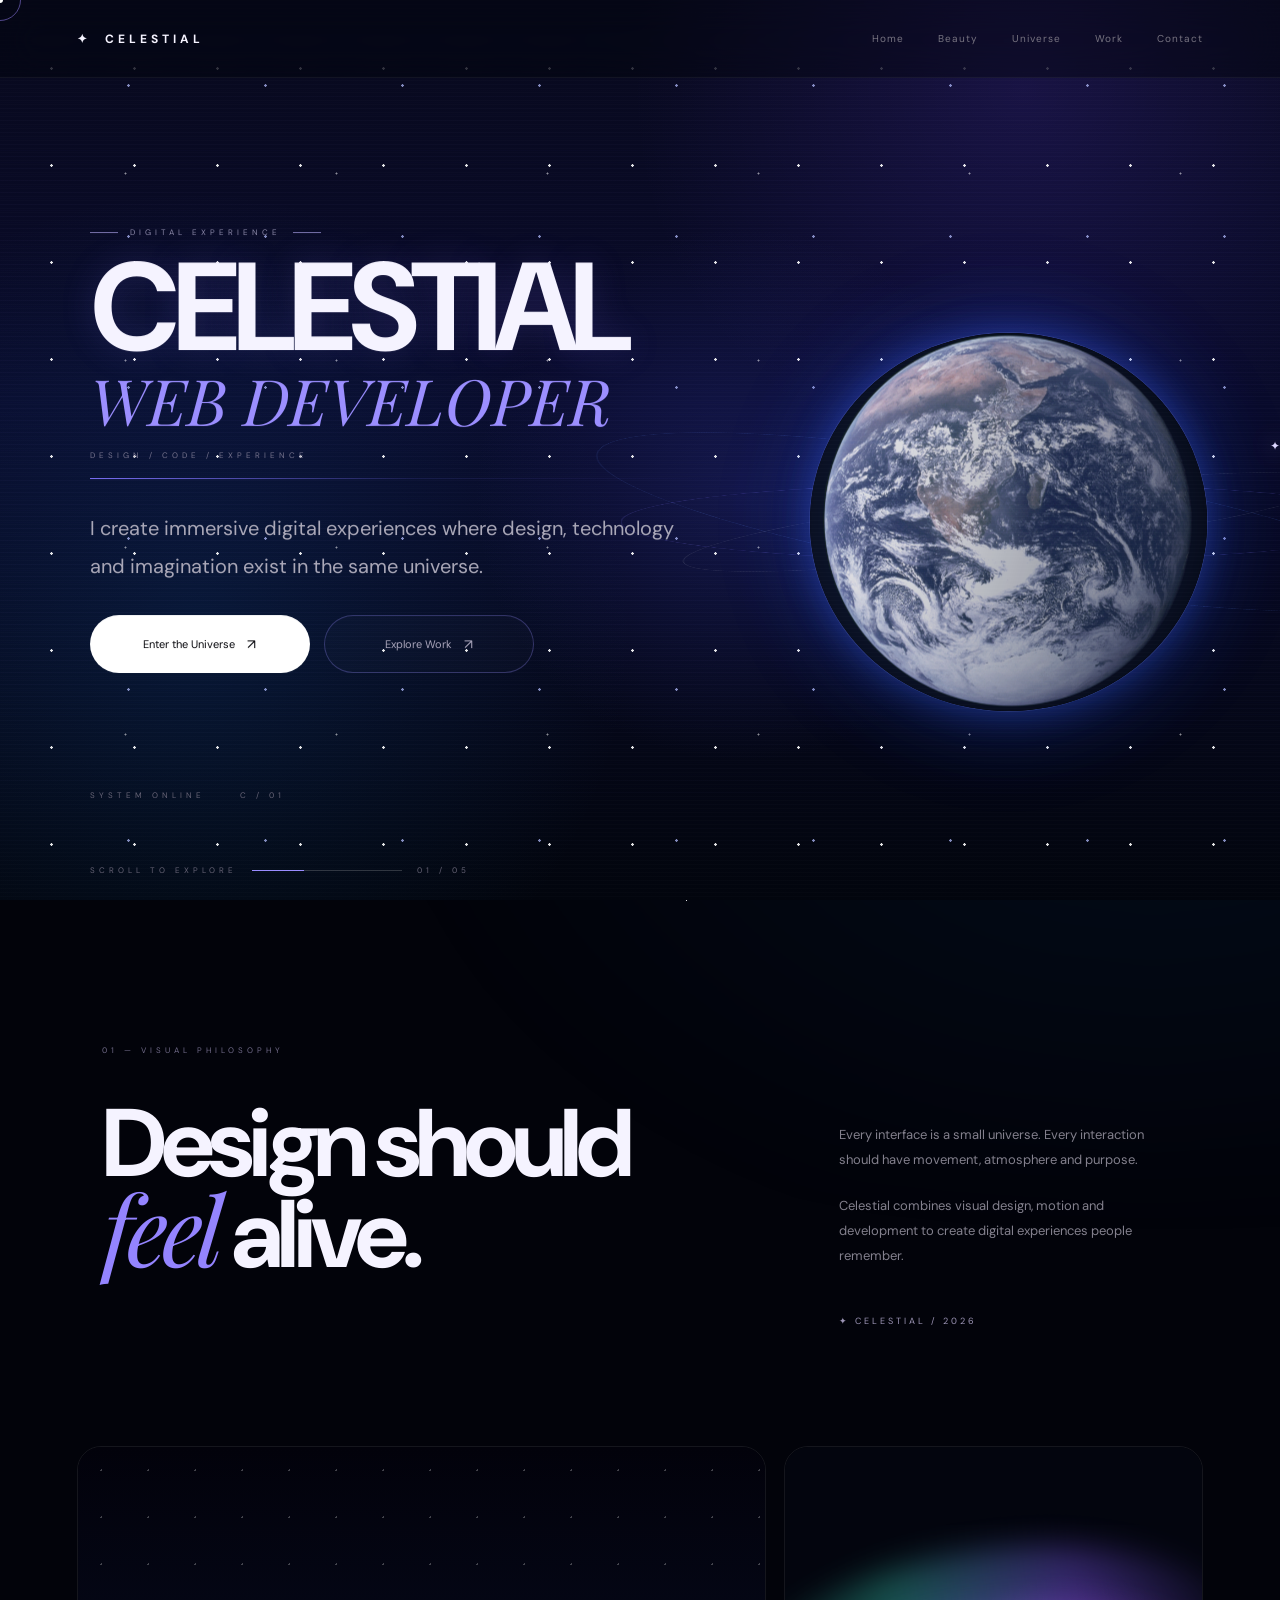
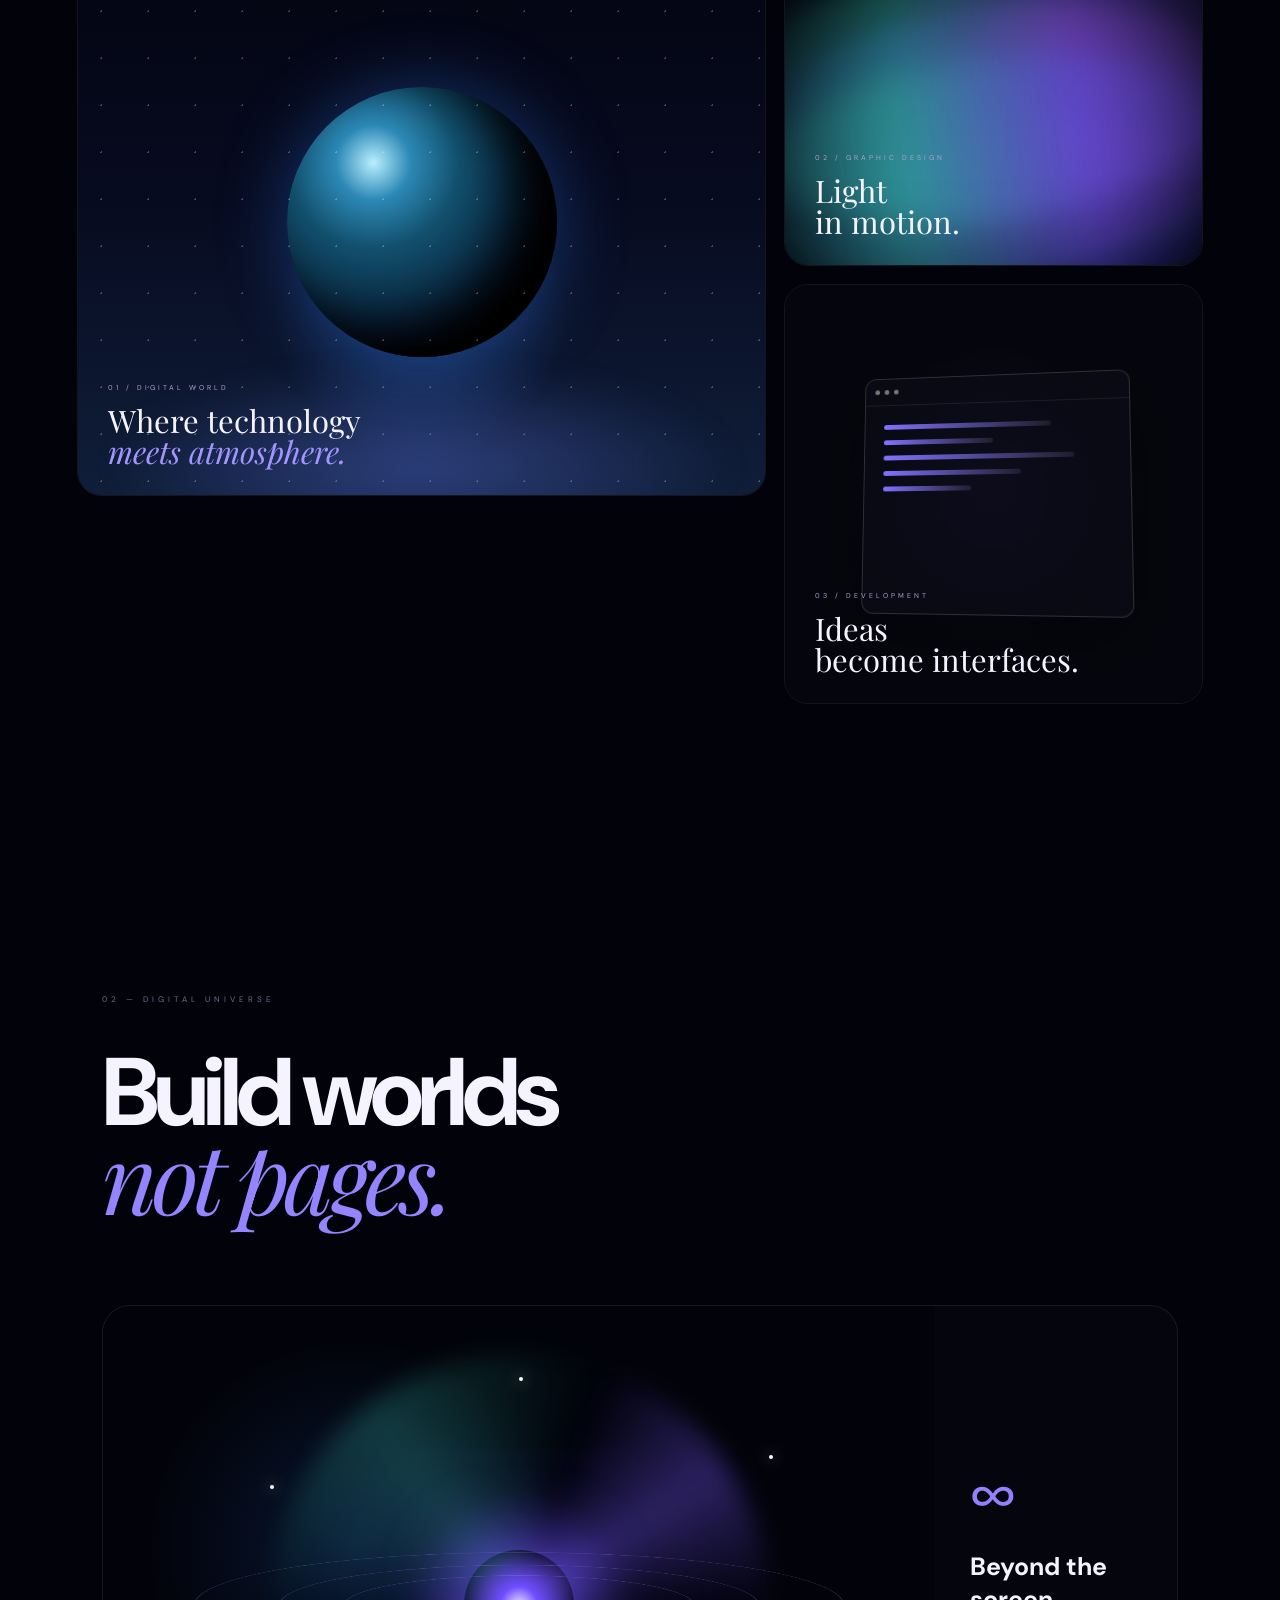
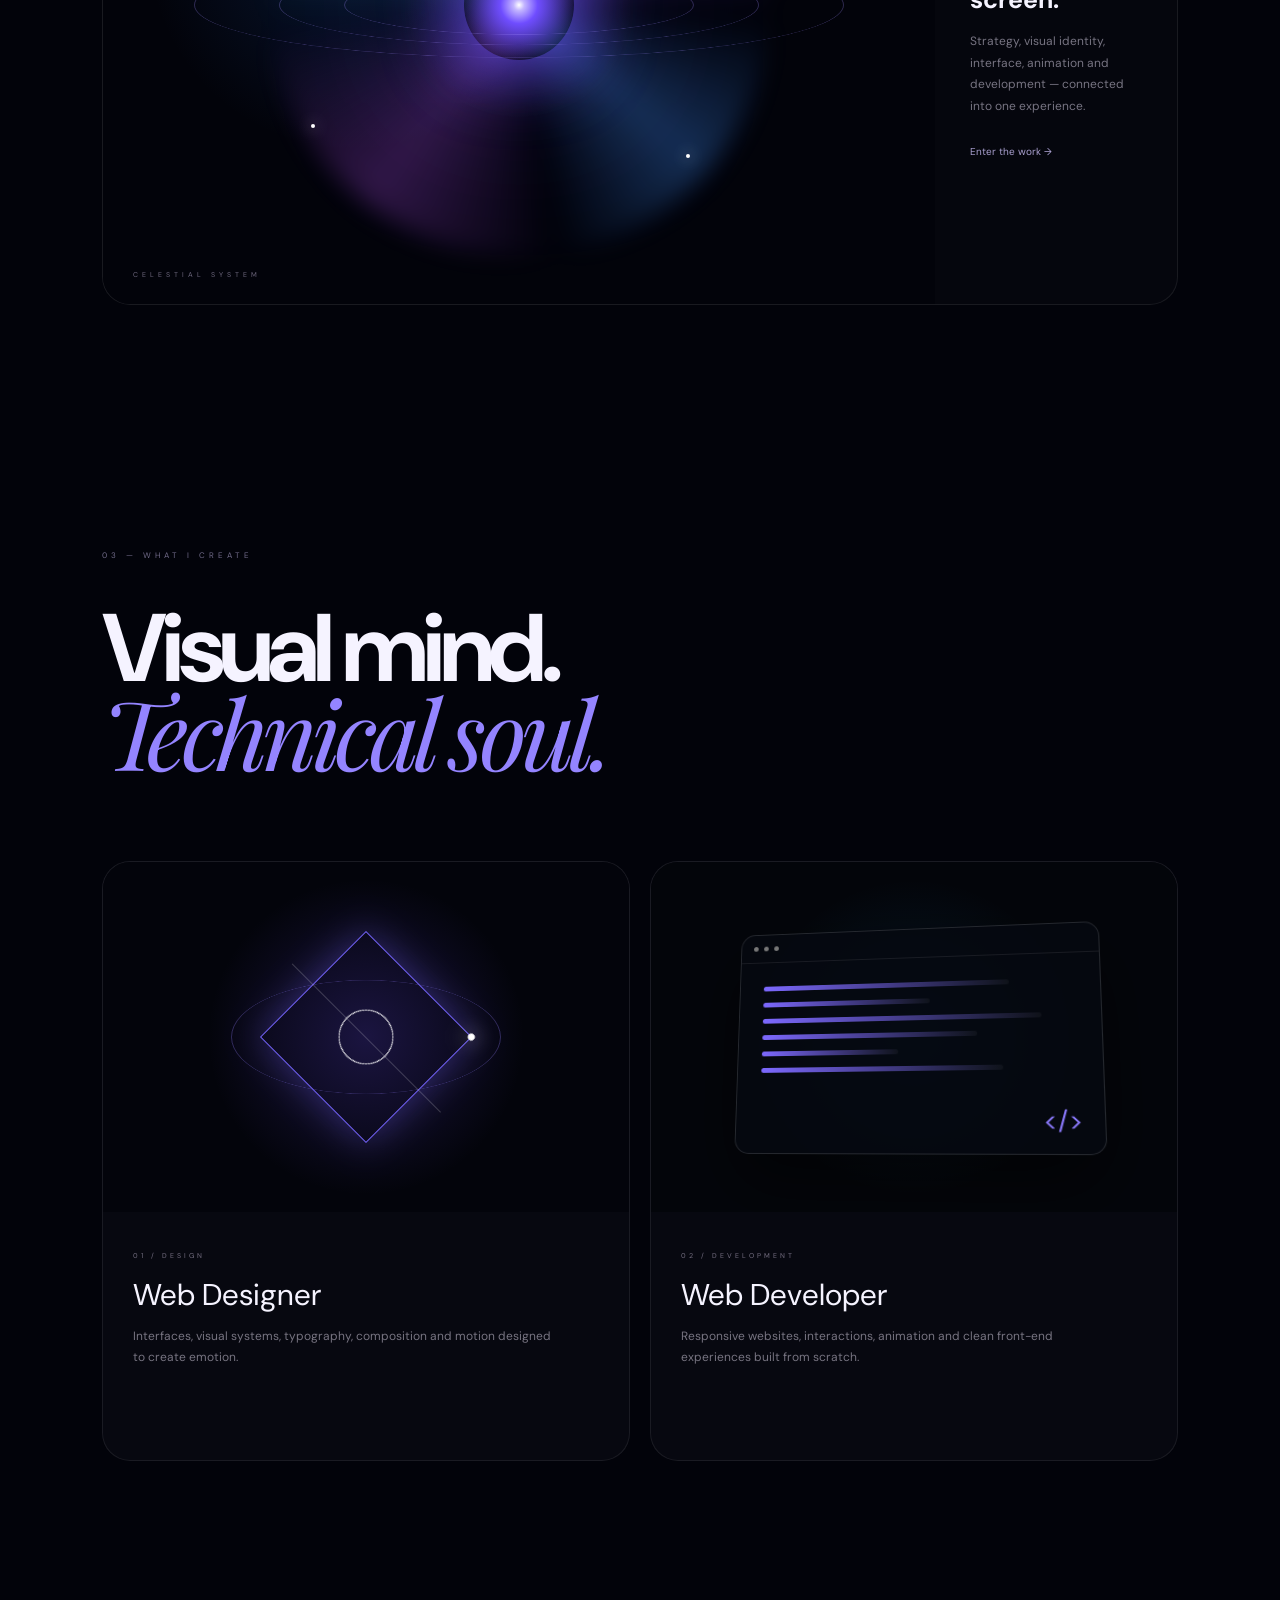
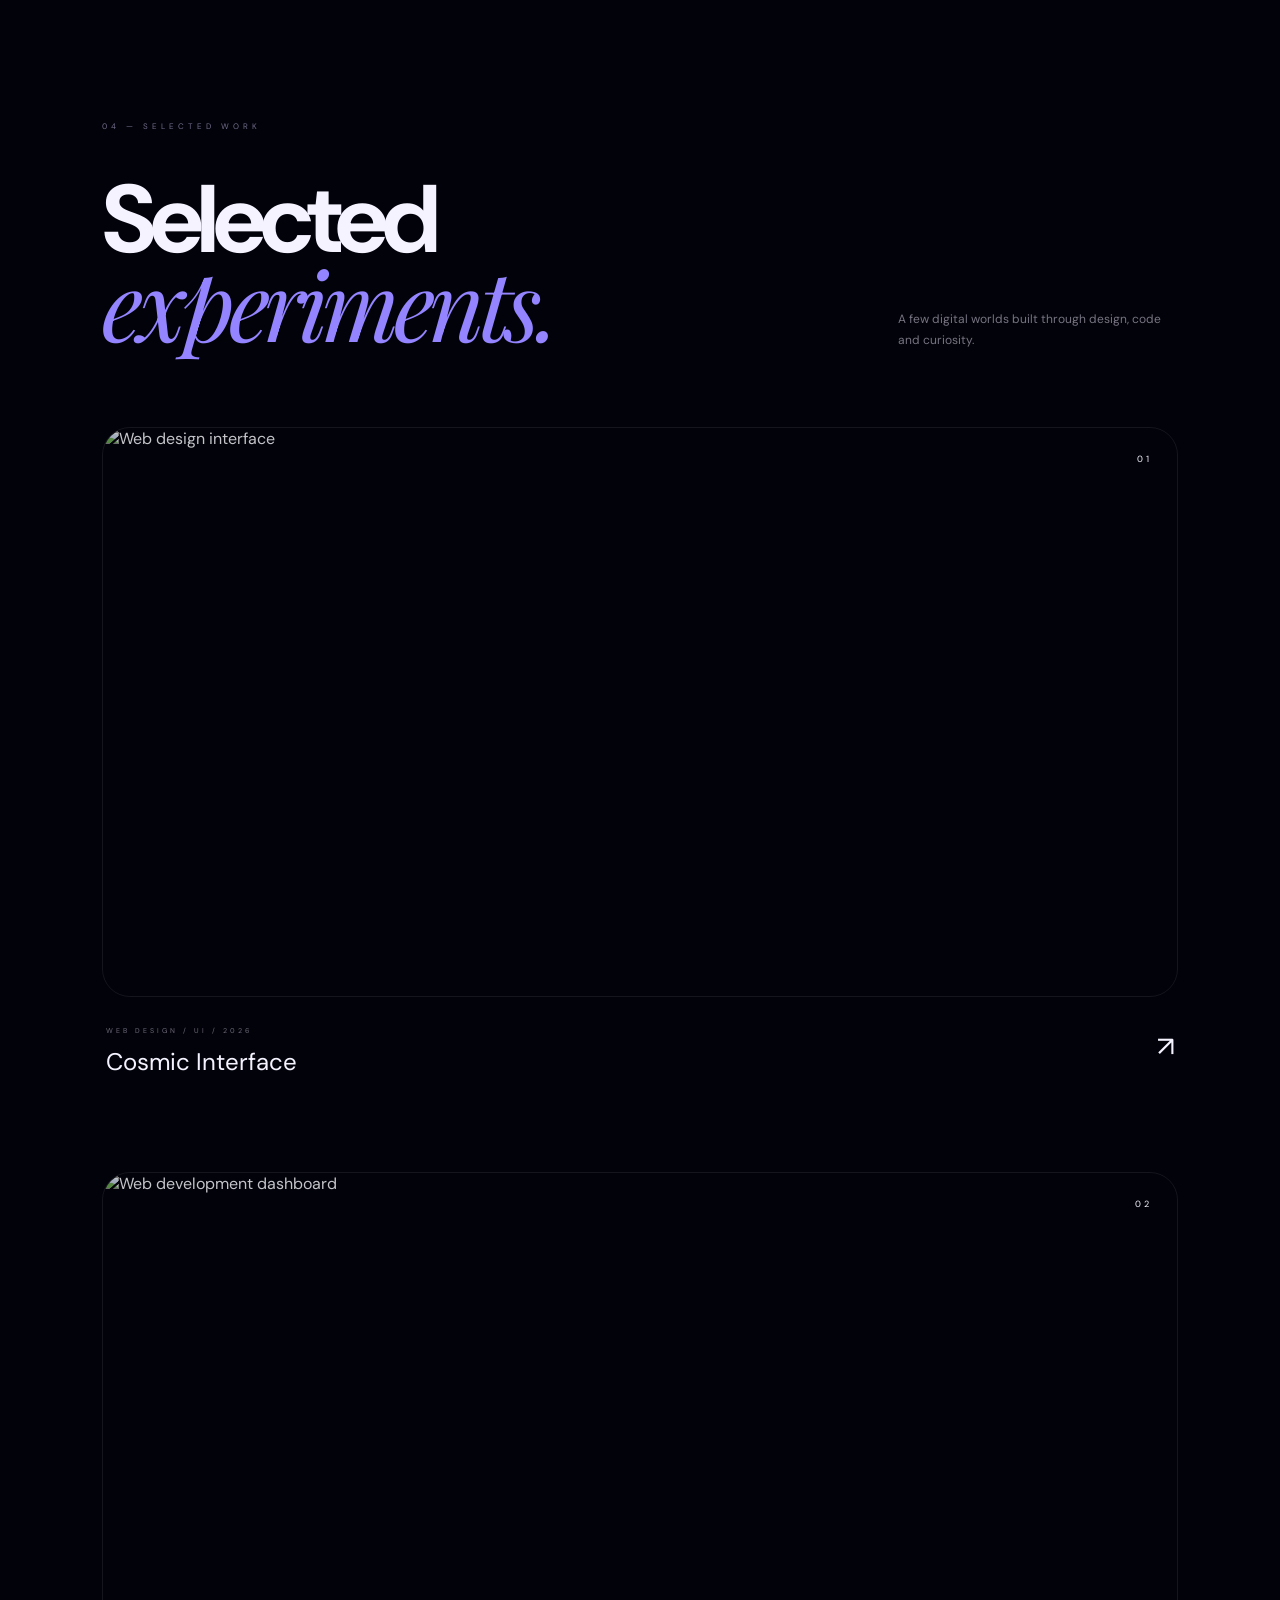
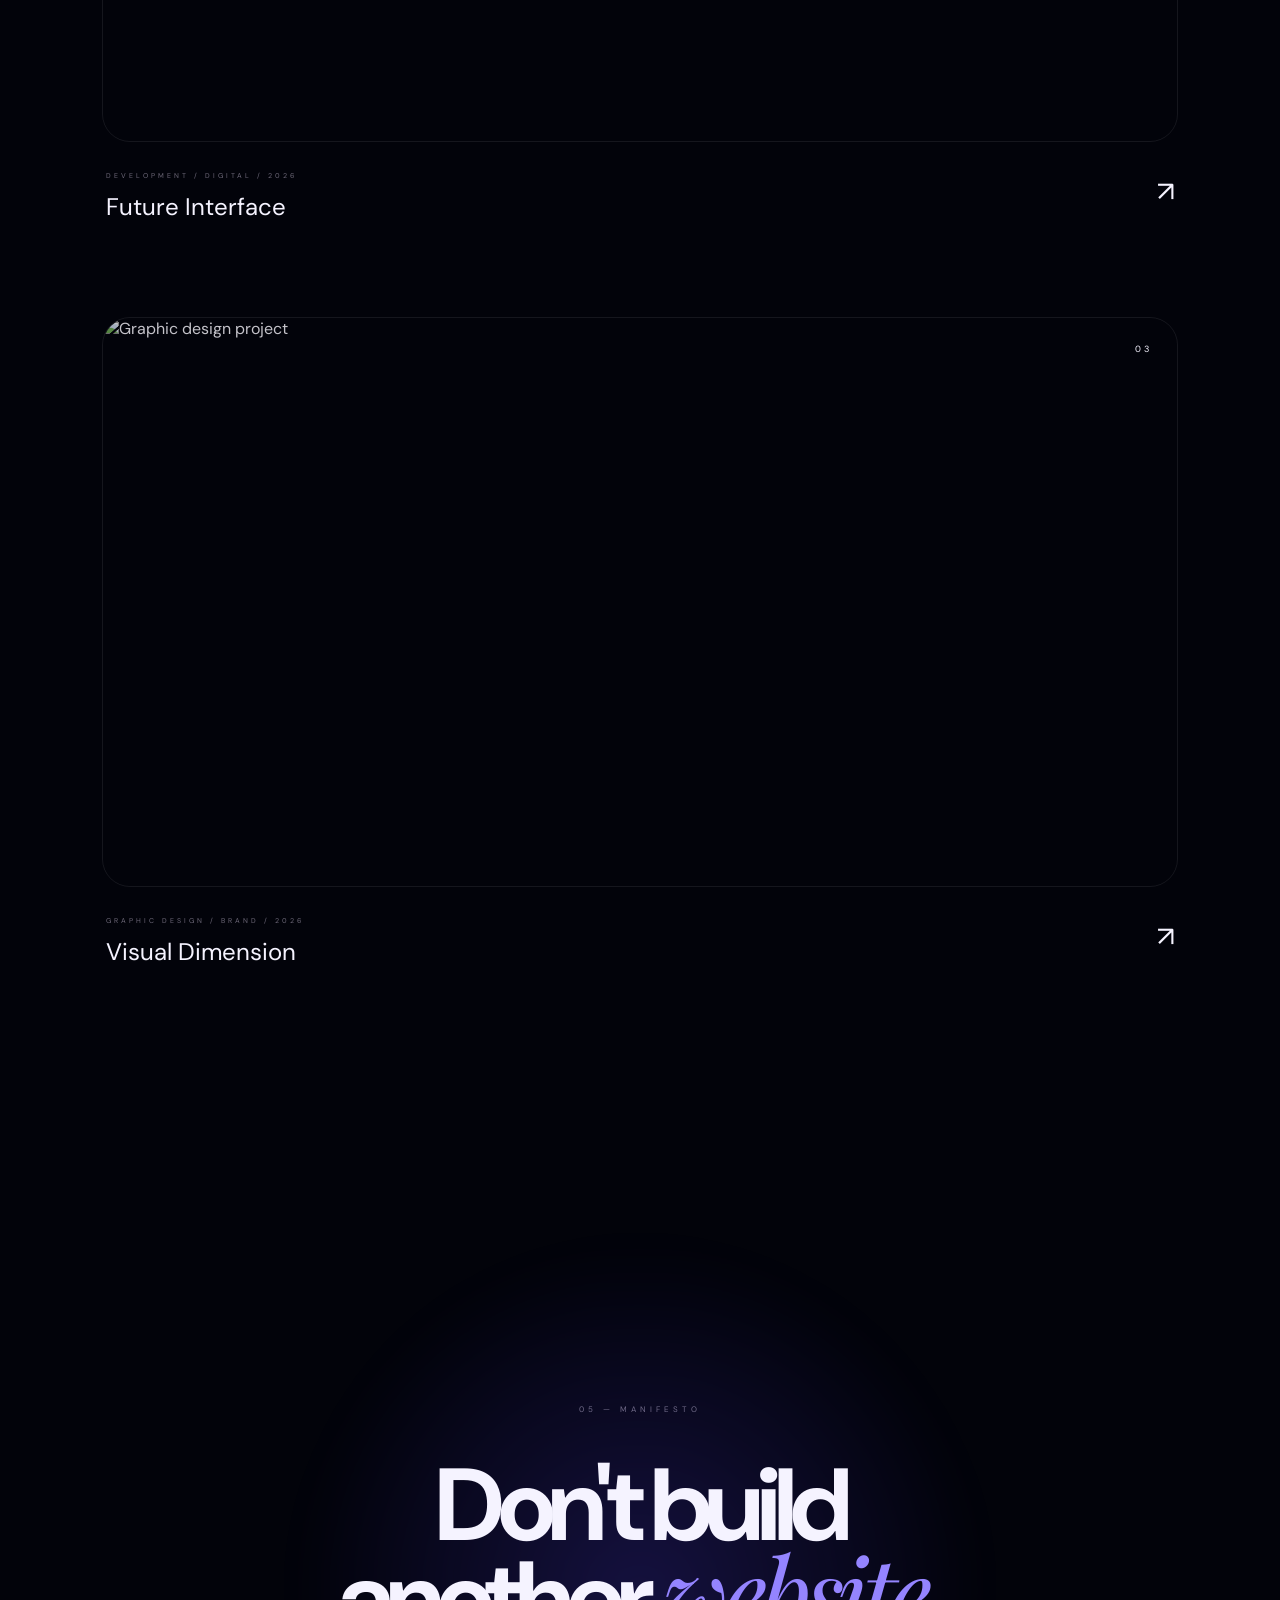
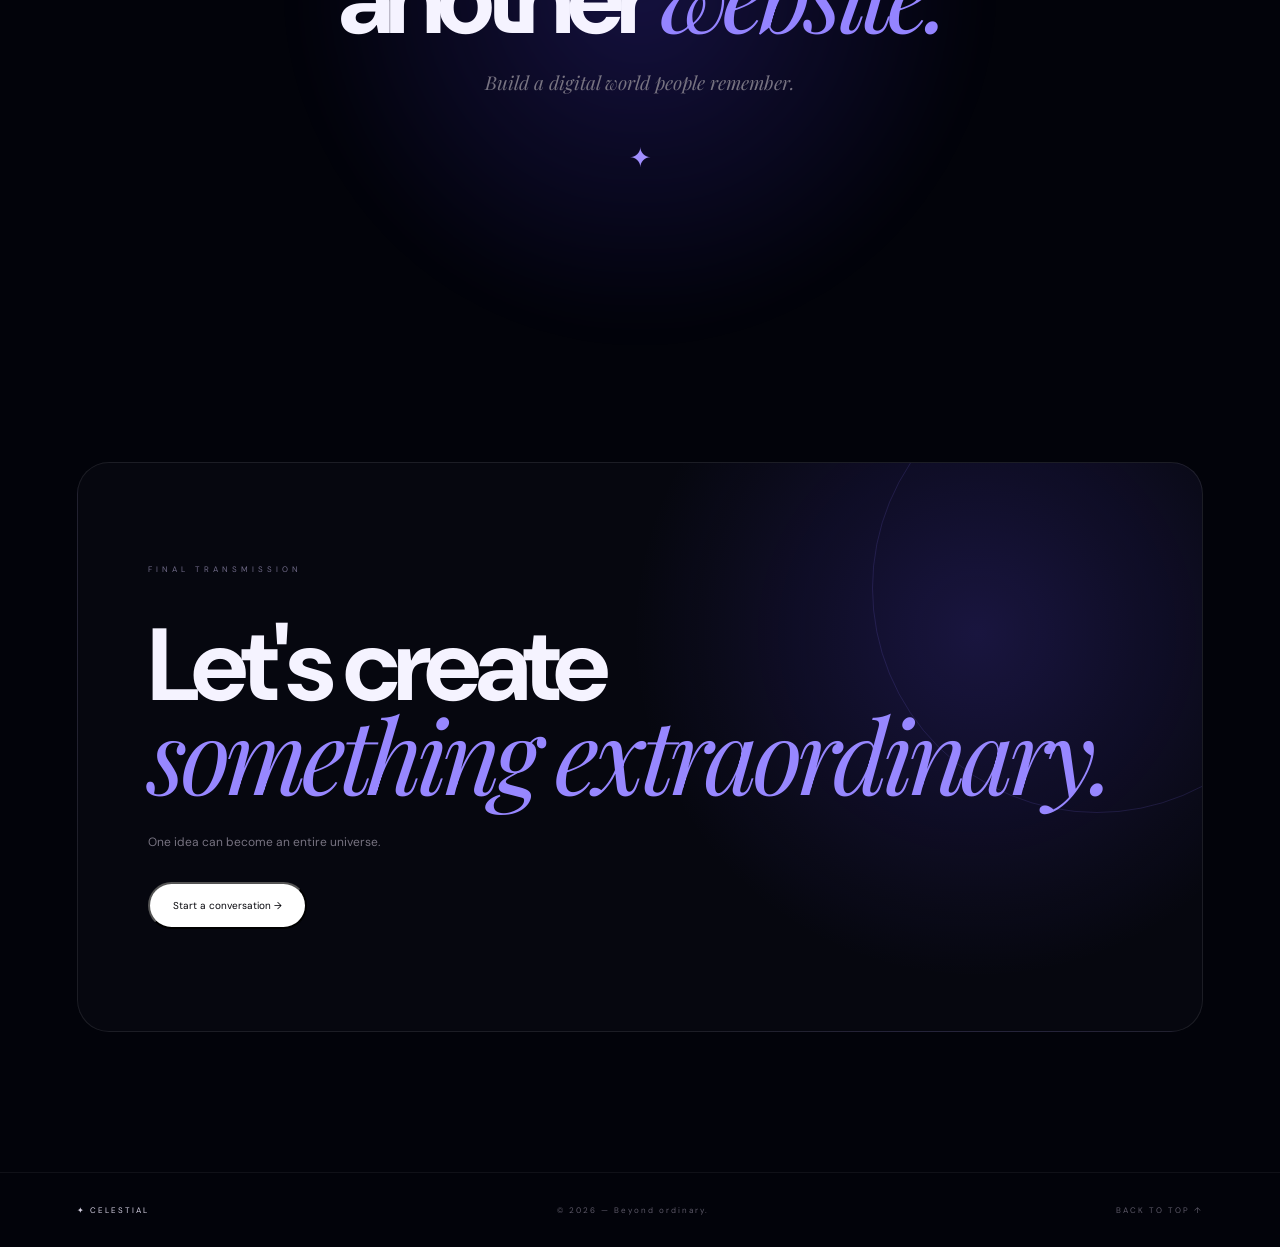
==== commit 6d49fd5b: "Add Gmail and Email contact options" ====
--- a/index.html
+++ b/index.html
@@ -511,12 +511,53 @@
       One idea can become an entire universe.
     </p>
 
-    <a
-      href="mailto:harshitweb88@gmail.com"
-      class="contact-btn"
-    >
+    <button type="button" class="contact-btn" onclick="openContactChooser()">
       Start a conversation →
-    </a>
+    </button>
+
+    <div id="contactChooser" style="
+      display:none;
+      position:fixed;
+      inset:0;
+      z-index:99999;
+      align-items:center;
+      justify-content:center;
+      background:rgba(0,0,0,.72);
+      backdrop-filter:blur(12px);
+    ">
+      <div style="
+        width:min(90%,360px);
+        padding:28px;
+        border:1px solid rgba(255,255,255,.15);
+        border-radius:24px;
+        background:#080912;
+        text-align:center;
+        box-shadow:0 20px 80px rgba(0,0,0,.6);
+      ">
+        <h3 style="margin-bottom:8px;">Start a conversation</h3>
+        <p style="color:#888;margin-bottom:22px;font-size:13px;">
+          Choose how you want to contact Celestial.
+        </p>
+
+        <a href="https://mail.google.com/mail/?view=cm&fs=1&to=harshitweb88@gmail.com"
+           target="_blank"
+           rel="noopener"
+           style="display:block;margin:10px 0;padding:13px;border-radius:50px;background:white;color:#05050a;">
+          Gmail
+        </a>
+
+        <a href="mailto:harshitweb88@gmail.com"
+           style="display:block;margin:10px 0;padding:13px;border-radius:50px;border:1px solid rgba(255,255,255,.18);">
+          Email app
+        </a>
+
+        <button type="button"
+          onclick="closeContactChooser()"
+          style="margin-top:10px;background:none;border:0;color:#888;padding:8px;">
+          Cancel
+        </button>
+      </div>
+    </div>
 
   </div>
 
@@ -539,6 +580,19 @@
 </footer>
 
 
+<script>
+function openContactChooser(){
+  document.getElementById("contactChooser").style.display="flex";
+}
+
+function closeContactChooser(){
+  document.getElementById("contactChooser").style.display="none";
+}
+
+document.getElementById("contactChooser").addEventListener("click",function(e){
+  if(e.target === this) closeContactChooser();
+});
+</script>
 <script src="script.js"></script>
 
 </body>
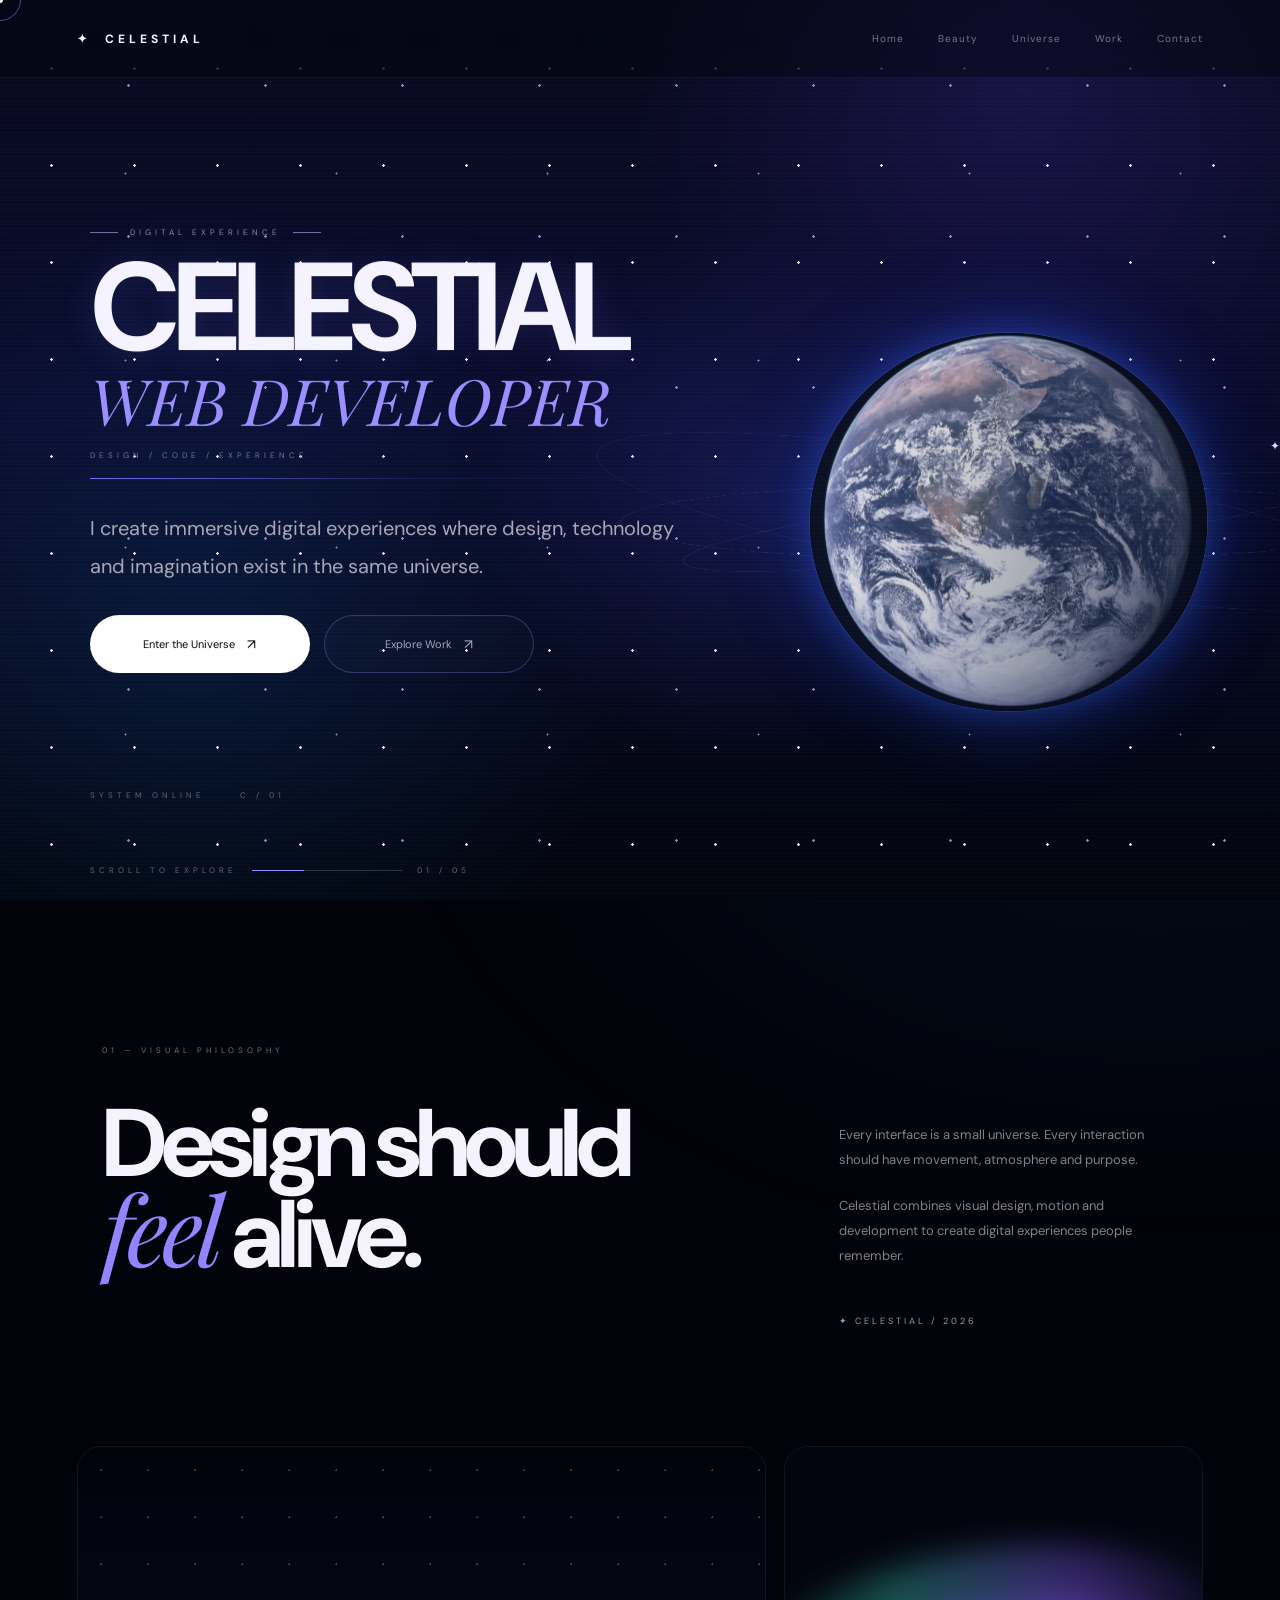
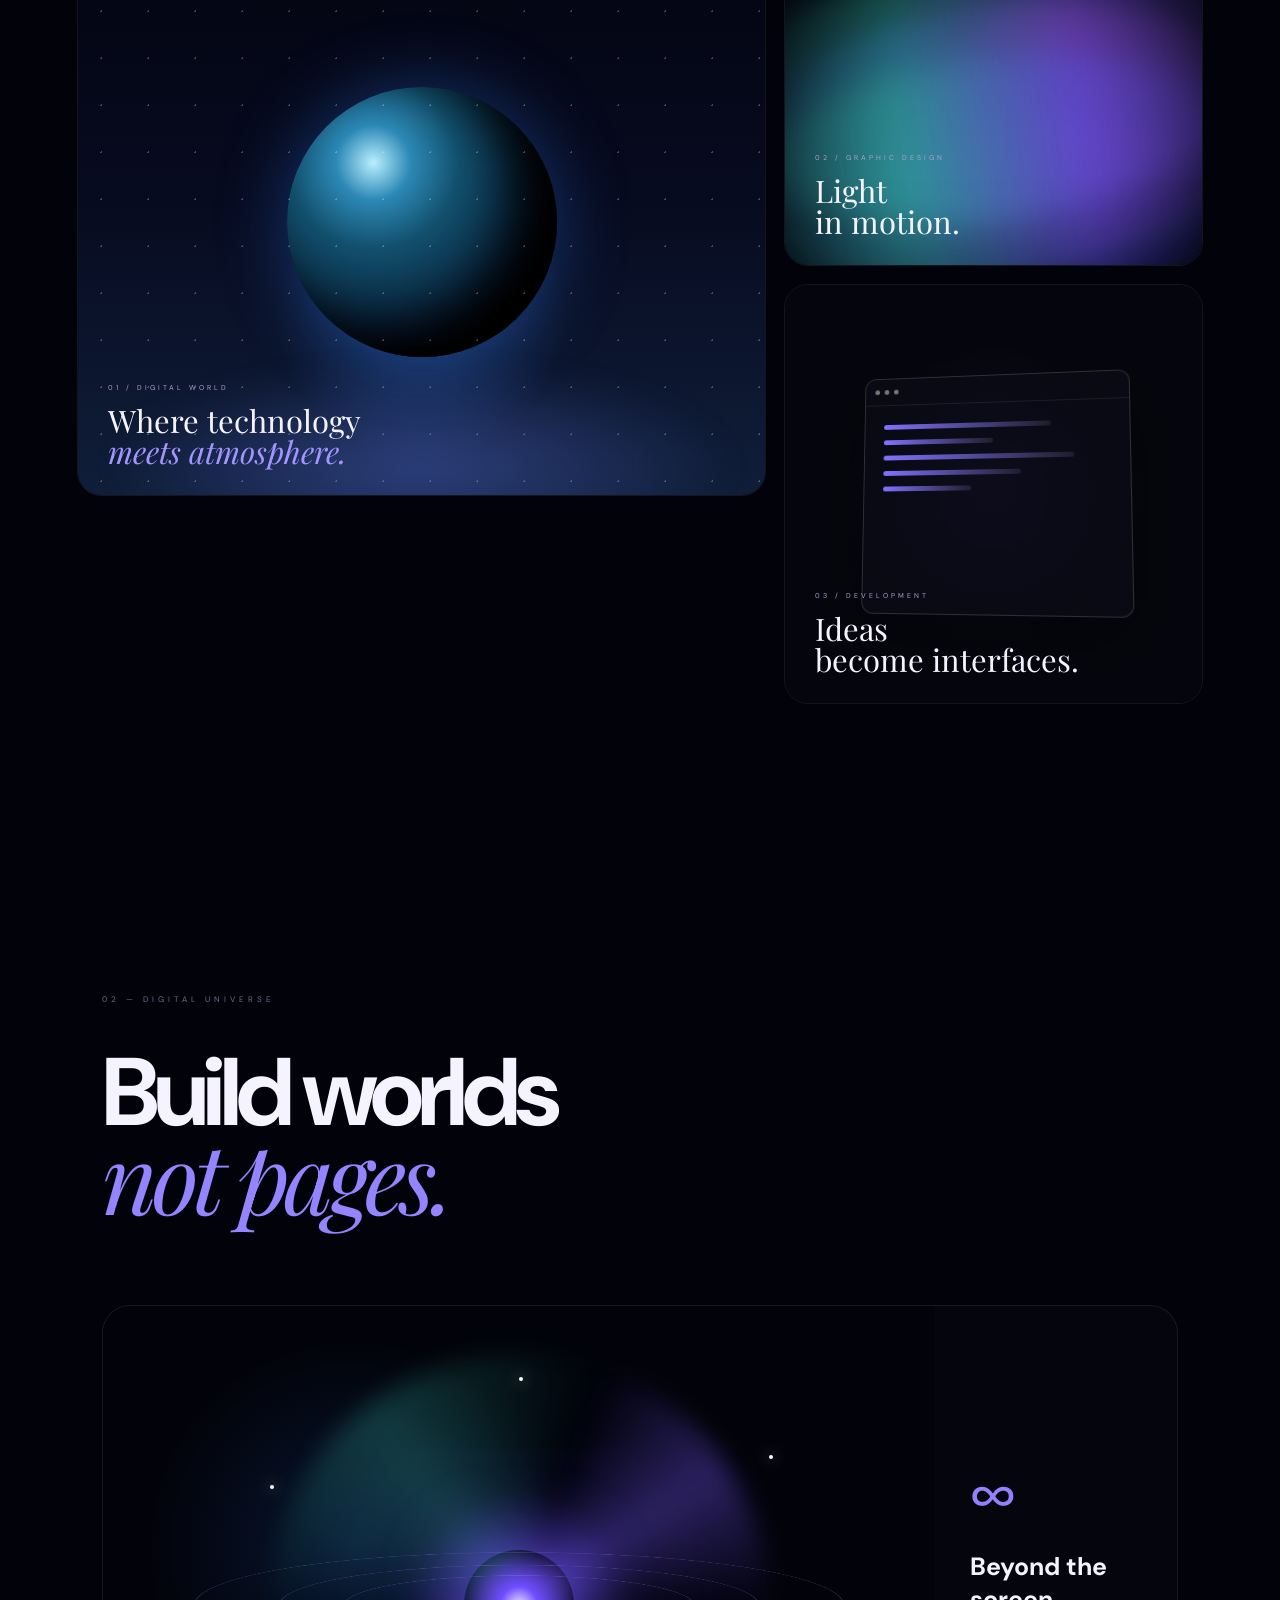
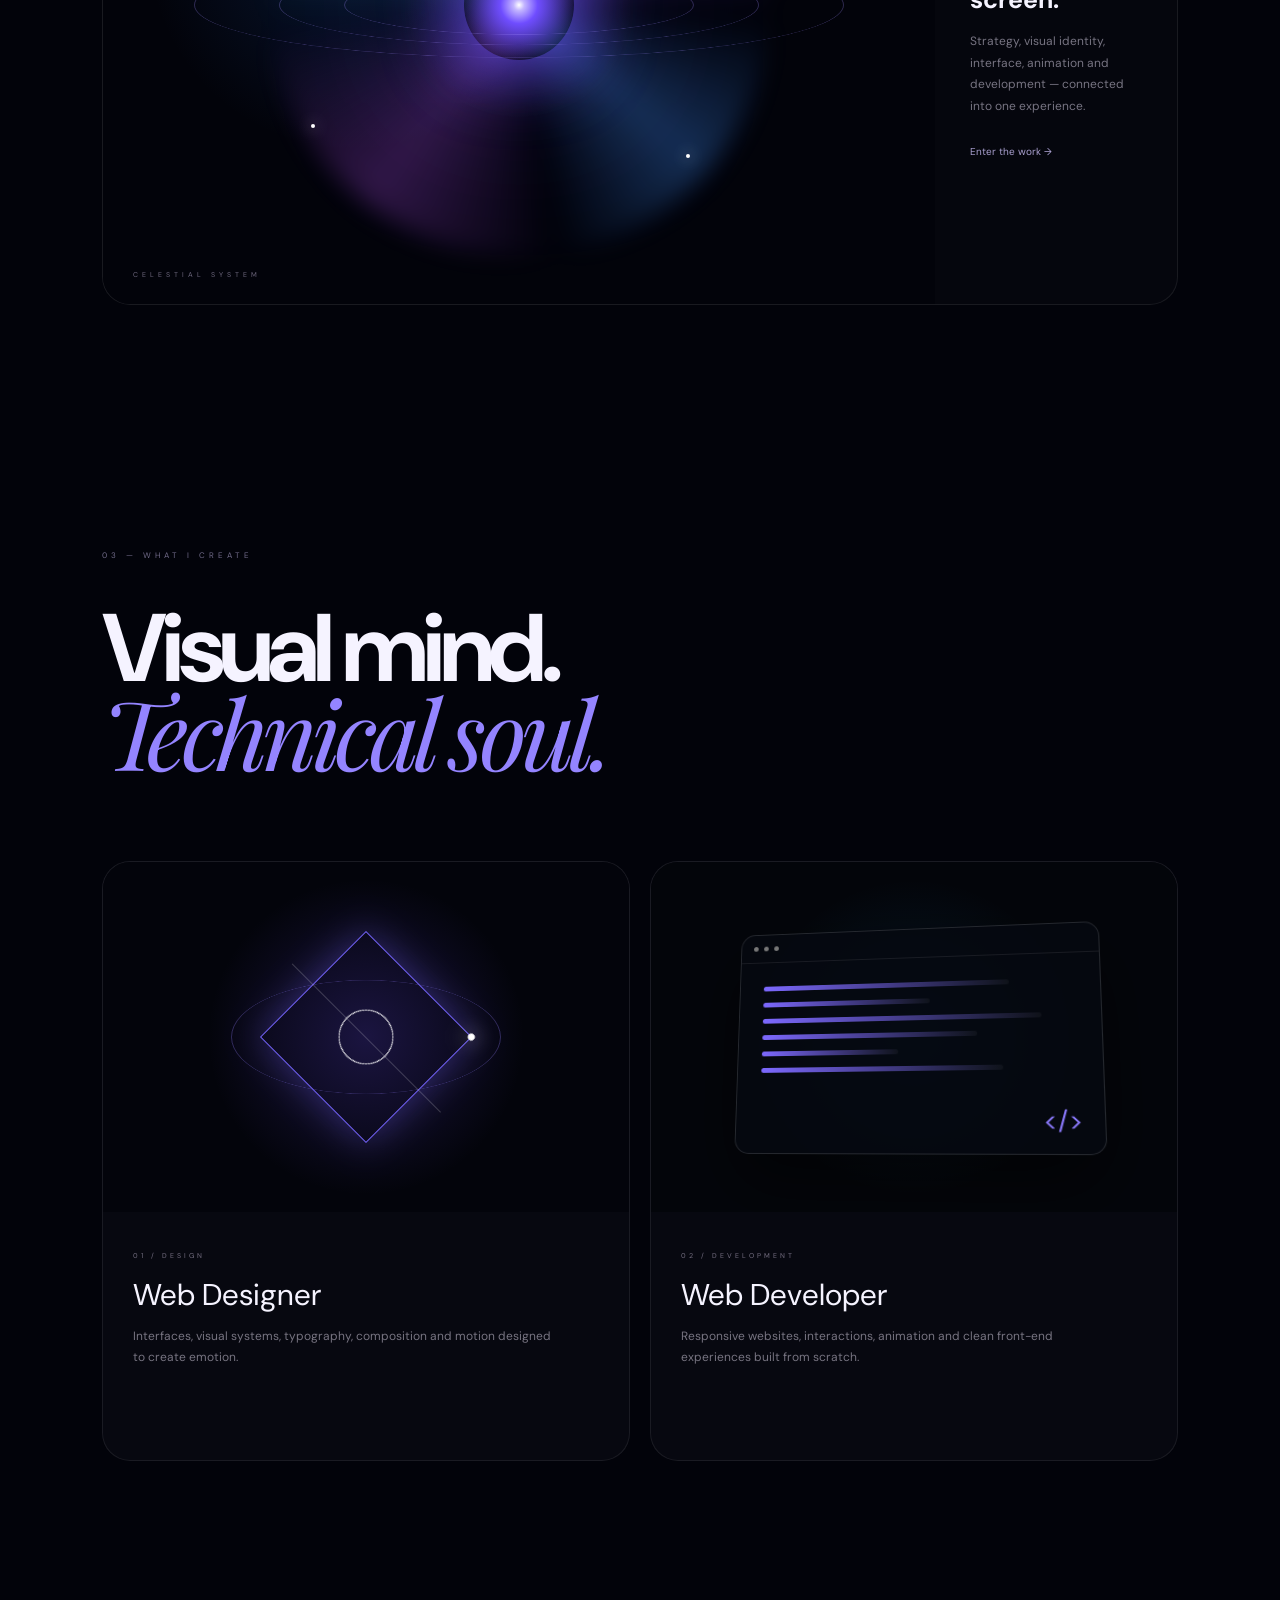
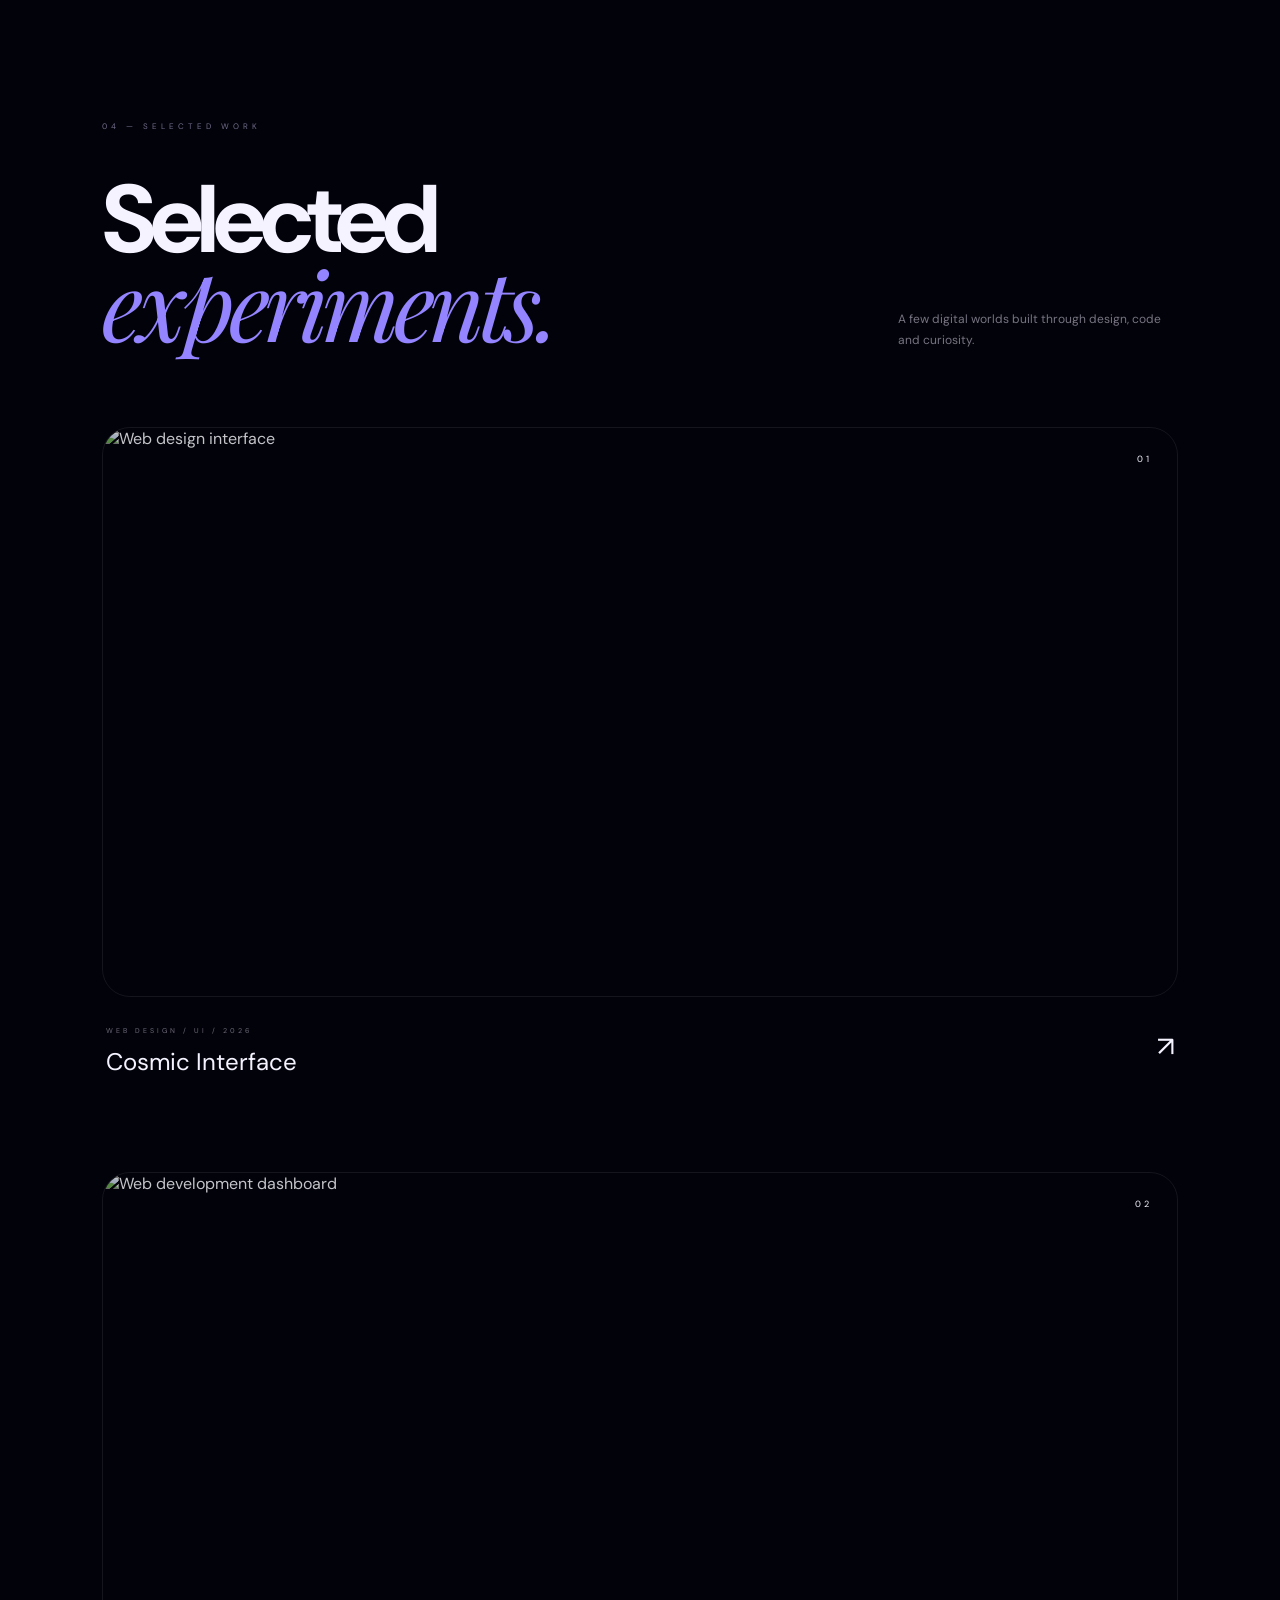
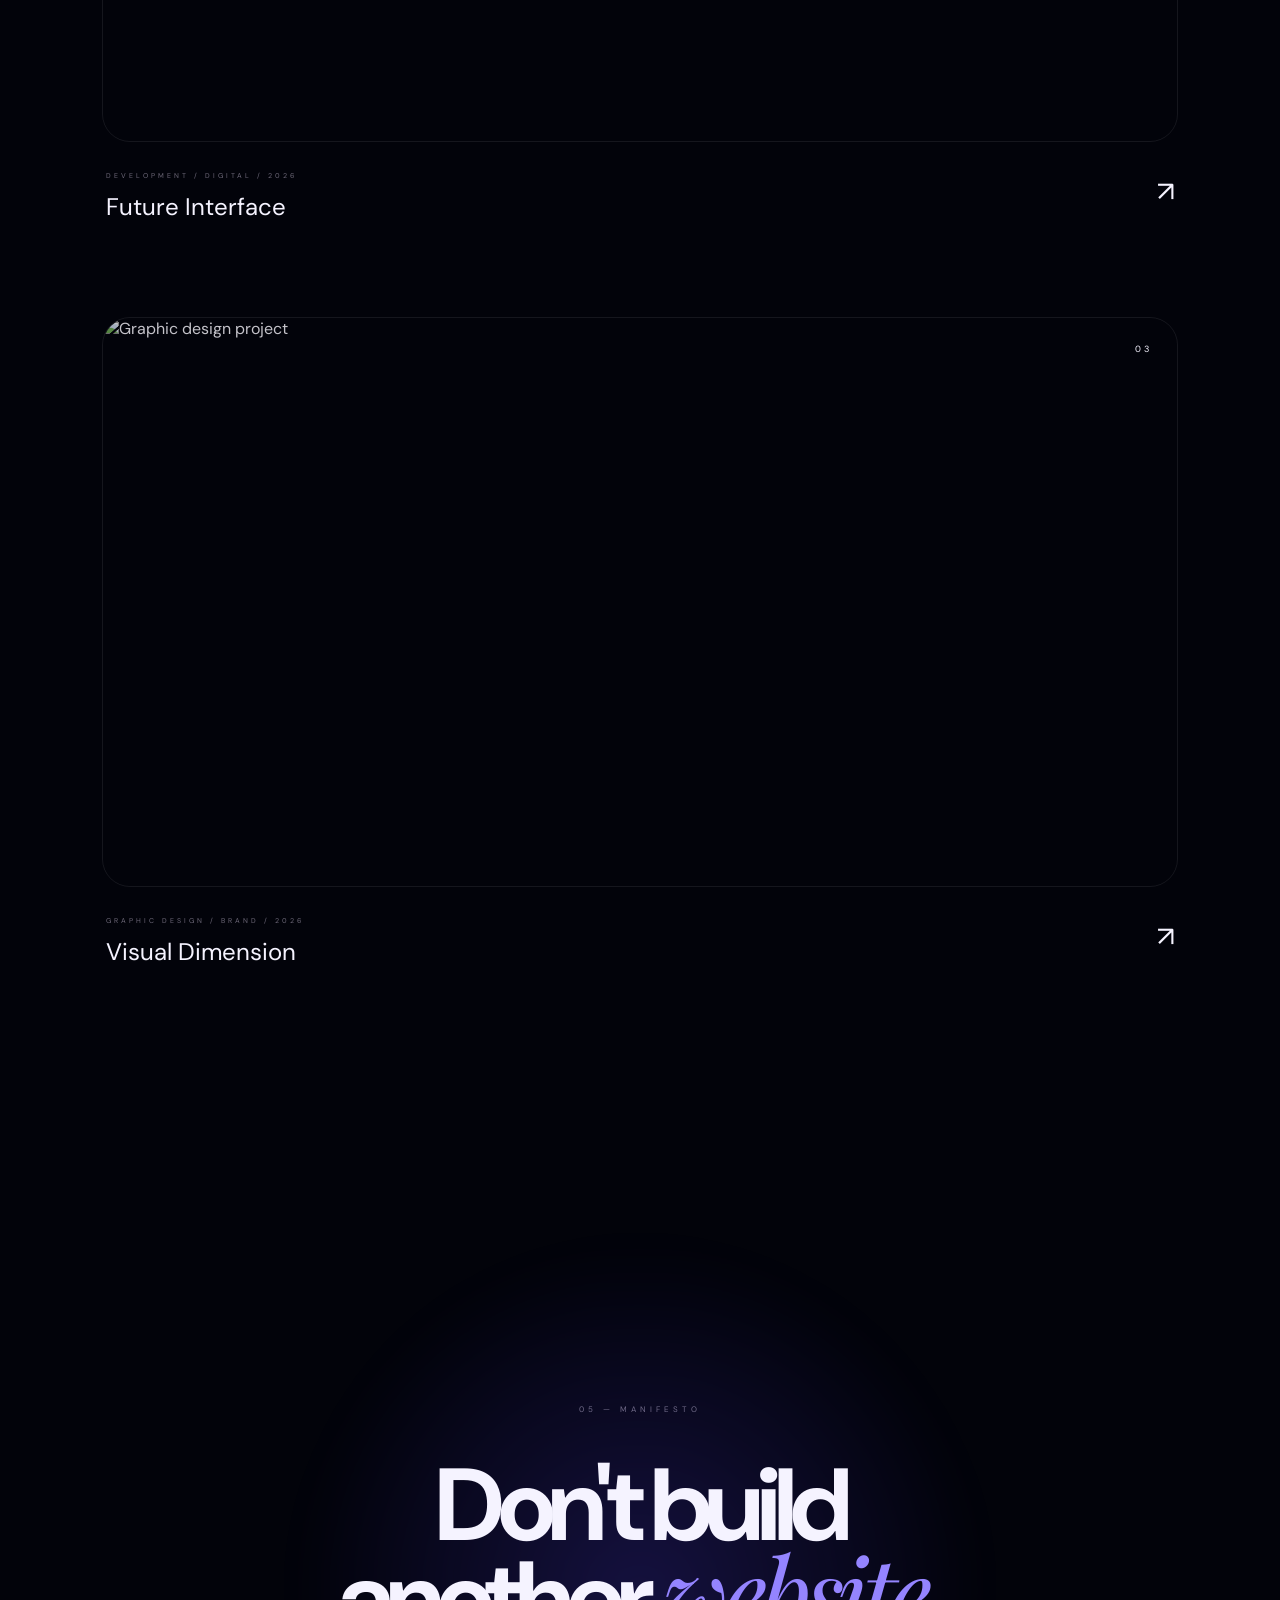
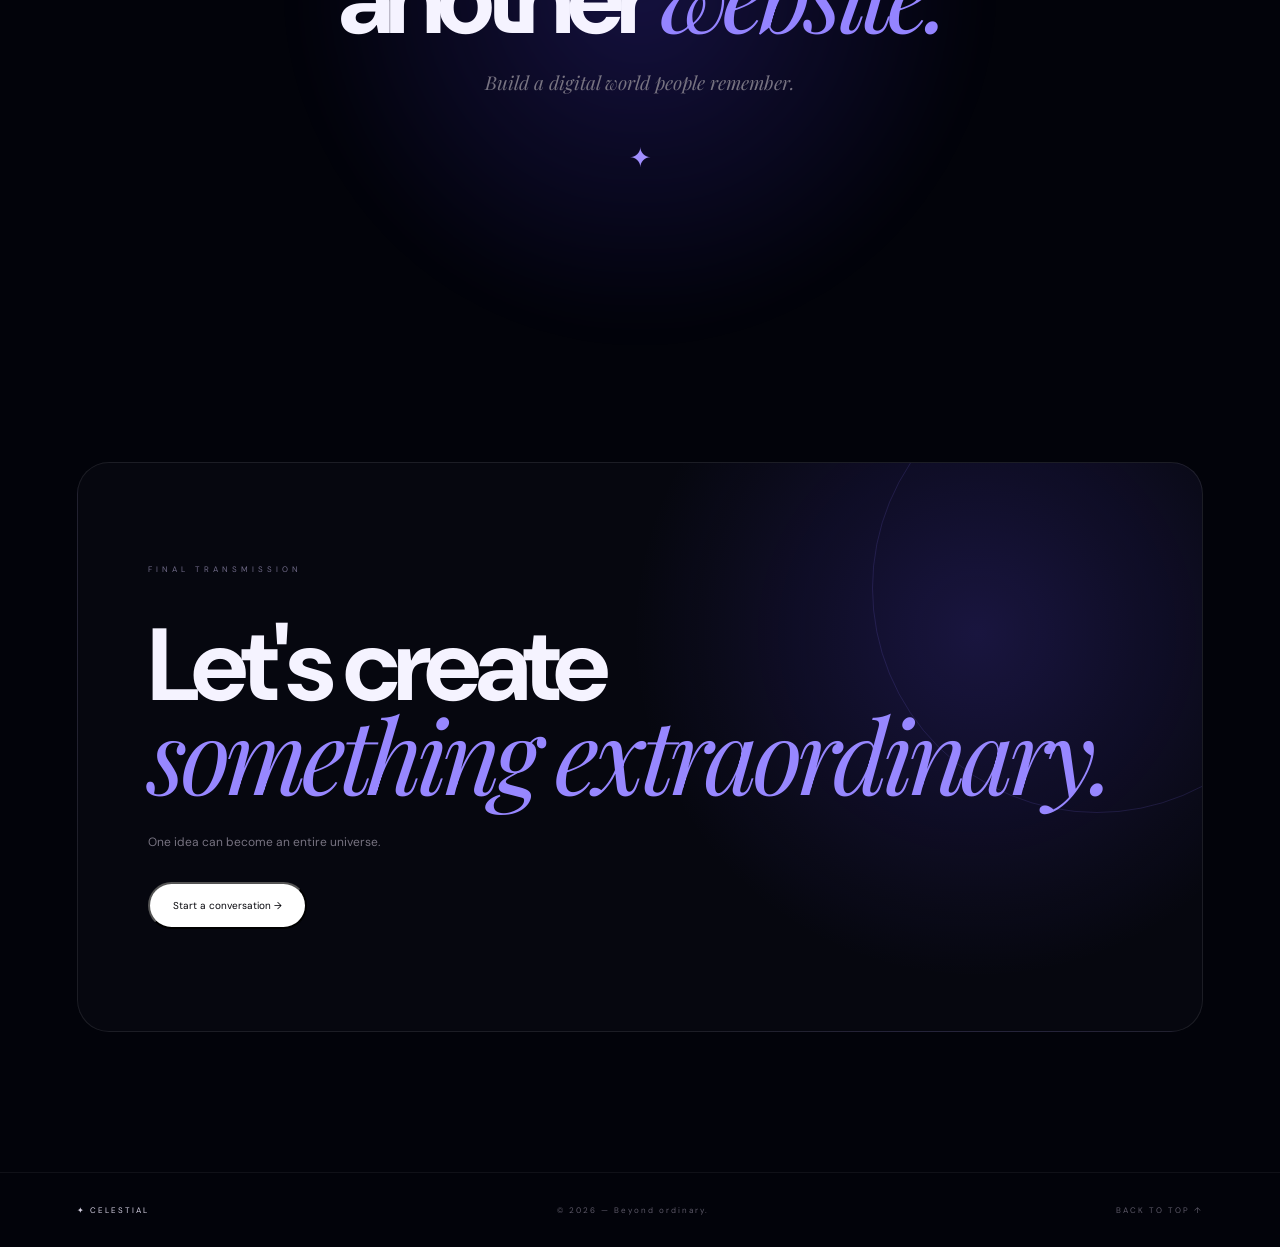
==== commit 05d3ebf3: "Update index.html" ====
--- a/index.html
+++ b/index.html
@@ -538,9 +538,8 @@
         <p style="color:#888;margin-bottom:22px;font-size:13px;">
           Choose how you want to contact Celestial.
         </p>
-
-        <a href="https://mail.google.com/mail/?view=cm&fs=1&to=harshitweb88@gmail.com"
-           target="_blank"
+<a href="mailto:harshitweb88@gmail.com?subject=Message%20from%20CelestialWeb"
+          target="_blank"
            rel="noopener"
            style="display:block;margin:10px 0;padding:13px;border-radius:50px;background:white;color:#05050a;">
           Gmail
